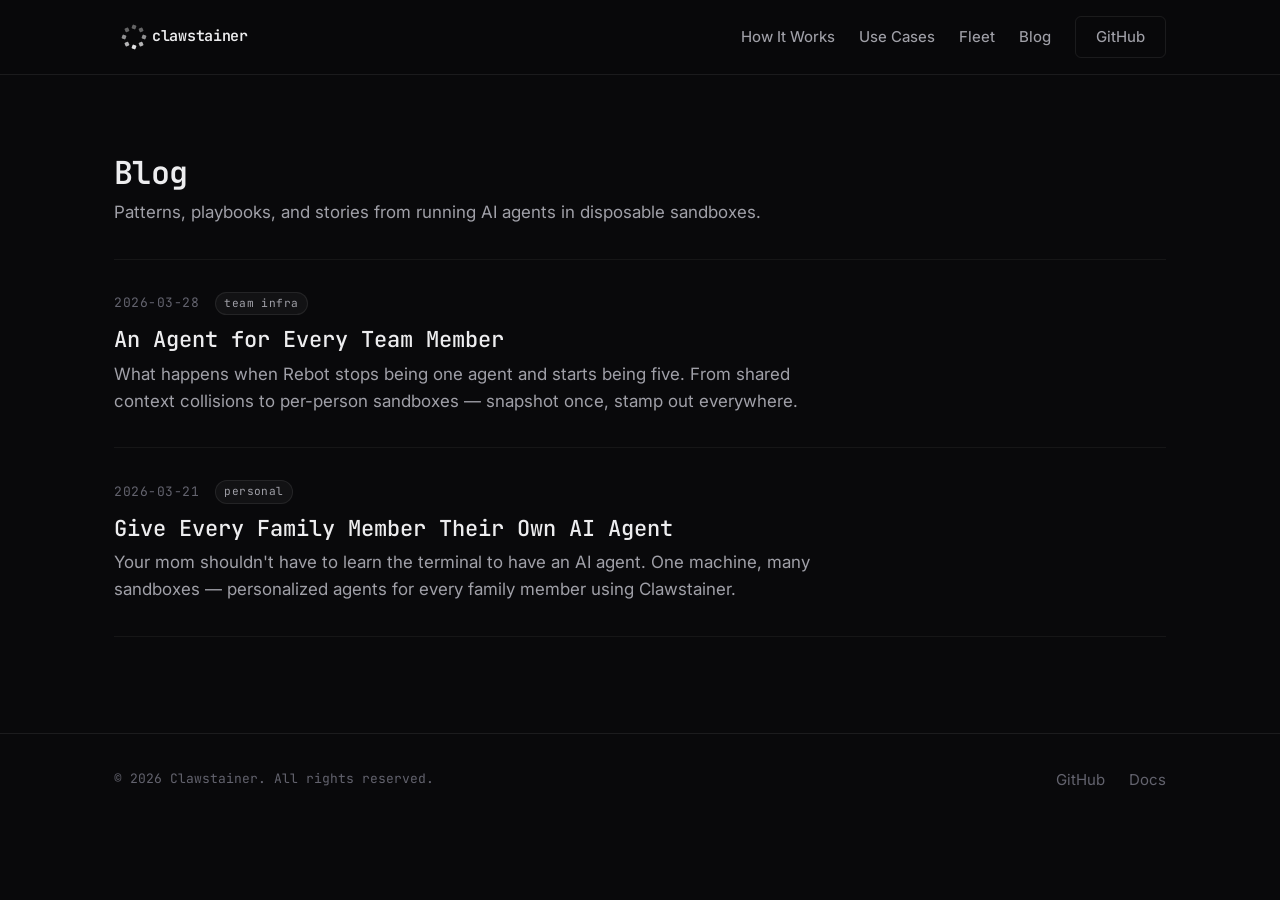
==== blog/index.html @ ae2e0980 "Initial commit: Clawstainer website Static site with landing page and blog posts for GitHub Pages de" ====
<!DOCTYPE html>
<html lang="en">
<head>
  <meta charset="UTF-8">
  <meta name="viewport" content="width=device-width, initial-scale=1.0">
  <title>Blog — Clawstainer</title>
  <meta name="description" content="Posts on running AI agents in disposable sandboxes, team infrastructure, and agent deployment patterns.">

  <!-- Fonts -->
  <link rel="preconnect" href="https://fonts.googleapis.com">
  <link rel="preconnect" href="https://fonts.gstatic.com" crossorigin>
  <link href="https://fonts.googleapis.com/css2?family=Inter:wght@400;500;600&family=JetBrains+Mono:wght@400;500;600;700&display=swap" rel="stylesheet">

  <link rel="stylesheet" href="../base.css">
  <link rel="stylesheet" href="../style.css">
</head>
<body>

  <!-- ==================== HEADER ==================== -->
  <header class="site-header">
    <div class="container">
      <a href="../index.html" class="logo-group" aria-label="Clawstainer home">
        <svg width="180" height="40" viewBox="0 0 360 80" aria-hidden="true">
          <rect x="56.00" y="36.00" width="8.00" height="8.00" rx="1.5" fill="currentColor" opacity="0.60" transform="rotate(22.0 60.00 40.00)"/>
          <rect x="50.14" y="50.14" width="8.00" height="8.00" rx="1.5" fill="currentColor" opacity="0.75" transform="rotate(67.0 54.14 54.14)"/>
          <rect x="36.00" y="56.00" width="8.00" height="8.00" rx="1.5" fill="currentColor" opacity="0.95" transform="rotate(112.0 40.00 60.00)"/>
          <rect x="21.86" y="50.14" width="8.00" height="8.00" rx="1.5" fill="currentColor" opacity="0.75" transform="rotate(157.0 25.86 54.14)"/>
          <rect x="16.00" y="36.00" width="8.00" height="8.00" rx="1.5" fill="currentColor" opacity="0.60" transform="rotate(202.0 20.00 40.00)"/>
          <rect x="21.86" y="21.86" width="8.00" height="8.00" rx="1.5" fill="currentColor" opacity="0.40" transform="rotate(247.0 25.86 25.86)"/>
          <rect x="36.00" y="16.00" width="8.00" height="8.00" rx="1.5" fill="currentColor" opacity="0.40" transform="rotate(292.0 40.00 20.00)"/>
          <rect x="50.14" y="21.86" width="8.00" height="8.00" rx="1.5" fill="currentColor" opacity="0.40" transform="rotate(337.0 54.14 25.86)"/>
          <text x="76" y="47" font-family="'JetBrains Mono', monospace" font-size="30" font-weight="600" fill="currentColor" letter-spacing="-0.02em">clawstainer</text>
        </svg>
      </a>
      <nav>
        <ul class="nav-links" role="list">
          <li><a href="../index.html#how">How It Works</a></li>
          <li><a href="../index.html#use-cases">Use Cases</a></li>
          <li><a href="../index.html#fleet">Fleet</a></li>
          <li><a href="./index.html">Blog</a></li>
          <li><a href="https://github.com/friscobrisco/clawstainer" target="_blank" rel="noopener noreferrer" class="btn-ghost">GitHub</a></li>
        </ul>
      </nav>
    </div>
  </header>

  <main>
    <div class="container">
      <div class="blog-header">
        <h1>Blog</h1>
        <p>Patterns, playbooks, and stories from running AI agents in disposable sandboxes.</p>
      </div>

      <div class="blog-list">
        <a href="./agent-for-every-team-member.html" class="blog-entry">
          <div class="blog-entry-meta">
            <span class="blog-entry-date">2026-03-28</span>
            <span class="blog-entry-tag">team infra</span>
          </div>
          <h2>An Agent for Every Team Member</h2>
          <p>What happens when Rebot stops being one agent and starts being five. From shared context collisions to per-person sandboxes — snapshot once, stamp out everywhere.</p>
        </a>

        <a href="./ai-agents-for-your-family.html" class="blog-entry">
          <div class="blog-entry-meta">
            <span class="blog-entry-date">2026-03-21</span>
            <span class="blog-entry-tag">personal</span>
          </div>
          <h2>Give Every Family Member Their Own AI Agent</h2>
          <p>Your mom shouldn't have to learn the terminal to have an AI agent. One machine, many sandboxes — personalized agents for every family member using Clawstainer.</p>
        </a>
      </div>
    </div>
  </main>

  <!-- ==================== FOOTER ==================== -->
  <footer class="site-footer">
    <div class="container">
      <span class="footer-text">© 2026 Clawstainer. All rights reserved.</span>
      <ul class="footer-links" role="list">
        <li><a href="https://github.com/friscobrisco/clawstainer" target="_blank" rel="noopener noreferrer">GitHub</a></li>
        <li><a href="https://github.com/friscobrisco/clawstainer/blob/main/docs.md" target="_blank" rel="noopener noreferrer">Docs</a></li>
      </ul>
    </div>
  </footer>

<script data-pplx-inline-edit>
(function(){
  if(window===window.top)return;
  function inlineAll(orig,clone){
    if(orig.nodeType!==1)return;
    try{
      var cs=getComputedStyle(orig);
      var t='';
      for(var i=0;i<cs.length;i++){t+=cs[i]+':'+cs.getPropertyValue(cs[i])+';';}
      clone.style.cssText=t;
    }catch(e){}
    var oc=orig.children,cc=clone.children;
    for(var j=0;j<oc.length&&j<cc.length;j++){inlineAll(oc[j],cc[j]);}
  }
  function stripExternal(clone){
    var imgs=clone.querySelectorAll('img');
    for(var i=0;i<imgs.length;i++){
      var s=imgs[i].getAttribute('src');
      if(s&&!s.startsWith('data:'))imgs[i].removeAttribute('src');
    }
    var all=clone.querySelectorAll('*');
    for(var i=0;i<all.length;i++){
      var st=all[i].style.cssText;
      if(st&&st.indexOf('url(')>=0){
        all[i].style.cssText=st.replace(/url\(["']?(?!data:)[^)"']*["']?\)/gi,'none');
      }
    }
  }
  window.addEventListener('message',function(e){
    if(!e.data||e.data.type!=='INLINE_EDIT_CAPTURE_REQUEST')return;
    var scrollX=window.scrollX||window.pageXOffset||0;
    var scrollY=window.scrollY||window.pageYOffset||0;
    var w=window.innerWidth,h=window.innerHeight;
    try{
      var clone=document.documentElement.cloneNode(true);
      var rm=clone.querySelectorAll('script,link[rel="stylesheet"],style');
      for(var i=0;i<rm.length;i++){rm[i].remove();}
      inlineAll(document.documentElement,clone);
      stripExternal(clone);
      var html=new XMLSerializer().serializeToString(clone);
      var svg='<svg xmlns="http://www.w3.org/2000/svg" width="'+w+'" height="'+h+'">'
        +'<foreignObject width="100%" height="100%">'
        +'<div xmlns="http://www.w3.org/1999/xhtml" style="width:'+w+'px;height:'+h+'px;overflow:hidden">'
        +'<div style="transform:translate(-'+scrollX+'px,-'+scrollY+'px);transform-origin:top left">'
        +html+'</div></div></foreignObject></svg>';
      var svgUrl='data:image/svg+xml;charset=utf-8,'+encodeURIComponent(svg);
      var img=new Image();
      img.onload=function(){
        var c=document.createElement('canvas');c.width=w;c.height=h;
        c.getContext('2d').drawImage(img,0,0);
        window.parent.postMessage({type:'INLINE_EDIT_SCREENSHOT_RESULT',dataUrl:c.toDataURL('image/png'),scrollX:scrollX,scrollY:scrollY},'*');
      };
      img.onerror=function(){
        window.parent.postMessage({type:'INLINE_EDIT_SCREENSHOT_RESULT',dataUrl:null,scrollX:scrollX,scrollY:scrollY},'*');
      };
      img.src=svgUrl;
    }catch(err){
      window.parent.postMessage({type:'INLINE_EDIT_SCREENSHOT_RESULT',dataUrl:null,scrollX:scrollX,scrollY:scrollY},'*');
    }
  });
})();
</script></body>
</html>
---- base.css ----
/* base.css */
*, *::before, *::after { box-sizing: border-box; margin: 0; padding: 0; }

html {
  -moz-text-size-adjust: none;
  -webkit-text-size-adjust: none;
  text-size-adjust: none;
  -webkit-font-smoothing: antialiased;
  -moz-osx-font-smoothing: grayscale;
  text-rendering: optimizeLegibility;
  scroll-behavior: smooth;
  hanging-punctuation: first last;
  scroll-padding-top: var(--space-16);
}

body {
  min-height: 100dvh;
  line-height: 1.6;
  font-family: var(--font-body, sans-serif);
  font-size: var(--text-base);
  color: var(--color-text);
  background-color: var(--color-bg);
}

img, picture, video, canvas, svg { display: block; max-width: 100%; height: auto; }
ul[role="list"], ol[role="list"] { list-style: none; }
input, button, textarea, select { font: inherit; color: inherit; }

h1, h2, h3, h4, h5, h6 { text-wrap: balance; line-height: 1.15; }
p, li, figcaption { text-wrap: pretty; max-width: 72ch; }

::selection {
  background: oklch(from var(--color-primary) l c h / 0.25);
  color: var(--color-text);
}

:focus-visible {
  outline: 2px solid var(--color-primary);
  outline-offset: 3px;
  border-radius: var(--radius-sm);
}

@media (prefers-reduced-motion: reduce) {
  *, *::before, *::after {
    animation-duration: 0.01ms !important;
    animation-iteration-count: 1 !important;
    transition-duration: 0.01ms !important;
    scroll-behavior: auto !important;
  }
}

button { cursor: pointer; background: none; border: none; }
table { border-collapse: collapse; width: 100%; }

a, button, [role="button"], [role="link"], input, textarea, select {
  transition: color var(--transition-fast, 150ms ease),
              background var(--transition-fast, 150ms ease),
              border-color var(--transition-fast, 150ms ease),
              box-shadow var(--transition-fast, 150ms ease);
}

.sr-only {
  position: absolute; width: 1px; height: 1px; padding: 0; margin: -1px;
  overflow: hidden; clip: rect(0, 0, 0, 0); white-space: nowrap; border-width: 0;
}
---- style.css ----
/* ============================================================
   CLAWSTAINER — Minimal Dark
   Clean dark background, monospace headings, neutral palette
   with a single accent. Vercel/Linear-inspired.
   ============================================================ */

/* --- Type Scale --- */
:root {
  --text-xs:   clamp(0.75rem,  0.7rem  + 0.25vw, 0.8125rem);
  --text-sm:   clamp(0.8125rem, 0.78rem + 0.2vw, 0.9375rem);
  --text-base: clamp(0.9375rem, 0.9rem  + 0.2vw, 1.0625rem);
  --text-lg:   clamp(1.125rem, 1rem    + 0.65vw, 1.375rem);
  --text-xl:   clamp(1.375rem, 1.1rem  + 1.1vw,  2rem);
  --text-2xl:  clamp(1.75rem,  1.1rem  + 2.2vw,  3rem);
}

/* --- Spacing (4px base) --- */
:root {
  --space-1:  0.25rem;
  --space-2:  0.5rem;
  --space-3:  0.75rem;
  --space-4:  1rem;
  --space-5:  1.25rem;
  --space-6:  1.5rem;
  --space-8:  2rem;
  --space-10: 2.5rem;
  --space-12: 3rem;
  --space-16: 4rem;
  --space-20: 5rem;
  --space-24: 6rem;
  --space-32: 8rem;
}

/* --- Color Palette: Minimal Dark --- */
:root {
  --color-bg:              #09090b;
  --color-surface:         #111113;
  --color-surface-2:       #18181b;
  --color-border:          rgba(255, 255, 255, 0.08);
  --color-divider:         rgba(255, 255, 255, 0.05);

  --color-text:            #ededef;
  --color-text-secondary:  #a0a0a8;
  --color-text-muted:      #63636e;

  --color-primary:         #56afbe;
  --color-primary-muted:   rgba(86, 175, 190, 0.15);

  /* syntax highlighting only */
  --color-syntax-flag:     #c4845c;
  --color-syntax-string:   #5dba72;
  --color-syntax-comment:  #505060;

  --radius-sm: 6px;
  --radius-md: 8px;
  --radius-lg: 12px;

  --transition-fast: 150ms ease;

  --content-narrow: 640px;
  --content-default: 960px;
  --content-wide: 1100px;

  --font-display: 'JetBrains Mono', 'Fira Code', monospace;
  --font-body: 'Inter', -apple-system, system-ui, sans-serif;
  --font-mono: 'JetBrains Mono', 'Fira Code', monospace;
}

/* --- No background grid — solid color --- */
body {
  background: var(--color-bg);
}

/* ============================================================
   UTILITY
   ============================================================ */
.container {
  max-width: var(--content-wide);
  margin-inline: auto;
  padding-inline: var(--space-6);
}

.annotation {
  font-family: var(--font-mono);
  font-size: var(--text-xs);
  color: var(--color-text-muted);
  letter-spacing: 0.08em;
  text-transform: uppercase;
}

.section-number {
  font-family: var(--font-mono);
  font-size: var(--text-xs);
  color: var(--color-text-muted);
  letter-spacing: 0.12em;
}

/* ============================================================
   HEADER / NAV
   ============================================================ */
.site-header {
  position: sticky;
  top: 0;
  z-index: 50;
  padding: var(--space-4) 0;
  background: rgba(9, 9, 11, 0.8);
  backdrop-filter: blur(16px);
  -webkit-backdrop-filter: blur(16px);
  border-bottom: 1px solid var(--color-border);
}

.site-header .container {
  display: flex;
  align-items: center;
  justify-content: space-between;
}

.logo-group {
  display: flex;
  align-items: center;
  gap: var(--space-3);
  text-decoration: none;
  color: var(--color-text);
}

.nav-links {
  display: flex;
  align-items: center;
  gap: var(--space-6);
  list-style: none;
}

.nav-links a {
  font-family: var(--font-body);
  font-size: var(--text-sm);
  font-weight: 450;
  color: var(--color-text-secondary);
  text-decoration: none;
  transition: color var(--transition-fast);
}

.nav-links a:hover {
  color: var(--color-text);
}

/* ============================================================
   BUTTONS
   ============================================================ */
.btn-primary {
  display: inline-flex;
  align-items: center;
  gap: var(--space-2);
  padding: var(--space-2) var(--space-5);
  font-family: var(--font-mono);
  font-size: var(--text-sm);
  font-weight: 500;
  color: var(--color-bg);
  background: var(--color-text);
  border-radius: var(--radius-sm);
  text-decoration: none;
  transition: opacity var(--transition-fast),
              transform var(--transition-fast);
}

.btn-primary:hover {
  opacity: 0.85;
  transform: translateY(-1px);
}

.btn-primary:active {
  transform: translateY(0);
}

.btn-ghost {
  display: inline-flex;
  align-items: center;
  gap: var(--space-2);
  padding: var(--space-2) var(--space-5);
  font-family: var(--font-mono);
  font-size: var(--text-sm);
  font-weight: 500;
  color: var(--color-text-secondary);
  background: transparent;
  border: 1px solid var(--color-border);
  border-radius: var(--radius-sm);
  text-decoration: none;
  transition: border-color var(--transition-fast),
              color var(--transition-fast),
              transform var(--transition-fast);
}

.btn-ghost:hover {
  border-color: rgba(255, 255, 255, 0.2);
  color: var(--color-text);
  transform: translateY(-1px);
}

.btn-ghost:active {
  transform: translateY(0);
}

/* ============================================================
   HERO
   ============================================================ */
.hero {
  padding: clamp(var(--space-16), 12vw, var(--space-32)) 0 clamp(var(--space-12), 8vw, var(--space-24));
  text-align: left;
}

.hero-kicker {
  font-family: var(--font-mono);
  font-size: var(--text-base);
  font-weight: 500;
  color: var(--color-primary);
  letter-spacing: 0.02em;
  margin-bottom: var(--space-4);
}

.hero h1 {
  font-family: var(--font-display);
  font-size: var(--text-2xl);
  font-weight: 600;
  color: var(--color-text);
  line-height: 1.15;
  max-width: 20ch;
  margin-bottom: var(--space-5);
  letter-spacing: -0.02em;
}

.hero h1 .highlight {
  color: var(--color-primary);
}

.hero-sub {
  font-family: var(--font-body);
  font-size: var(--text-lg);
  font-weight: 400;
  color: var(--color-text-secondary);
  max-width: 52ch;
  line-height: 1.55;
  margin-bottom: var(--space-6);
}

.hero-install {
  margin-bottom: var(--space-6);
}

.install-cmd {
  display: inline-flex;
  align-items: center;
  gap: var(--space-3);
  font-family: var(--font-mono);
  font-size: var(--text-base);
  font-weight: 400;
  color: var(--color-text);
  background: var(--color-surface);
  border: 1px solid var(--color-border);
  border-radius: var(--radius-md);
  padding: var(--space-3) var(--space-5);
}

.install-prompt {
  color: var(--color-text-muted);
  user-select: none;
}

.hero-actions {
  display: flex;
  gap: var(--space-3);
  align-items: center;
  flex-wrap: wrap;
}

/* ============================================================
   SECTIONS
   ============================================================ */
.section {
  padding: clamp(var(--space-12), 7vw, var(--space-20)) 0;
  position: relative;
}

.section-label {
  display: flex;
  align-items: center;
  gap: var(--space-3);
  margin-bottom: var(--space-8);
}

.section-label::after {
  content: '';
  flex: 1;
  height: 1px;
  background: var(--color-divider);
}

.section-heading {
  font-family: var(--font-display);
  font-size: var(--text-xl);
  font-weight: 600;
  color: var(--color-text);
  margin-bottom: var(--space-4);
  letter-spacing: -0.02em;
}

.section-desc {
  font-size: var(--text-base);
  color: var(--color-text-secondary);
  max-width: 56ch;
  margin-bottom: var(--space-10);
}

/* ============================================================
   HOW IT WORKS — Two-column with animated terminal
   ============================================================ */
.how-layout {
  display: grid;
  grid-template-columns: 1fr;
  gap: var(--space-8);
}

@media (min-width: 768px) {
  .how-layout {
    grid-template-columns: 1fr 1.3fr;
    gap: var(--space-10);
    align-items: start;
  }
}

.how-steps {
  display: flex;
  flex-direction: column;
  gap: var(--space-2);
}

.how-step {
  padding: var(--space-4) var(--space-5);
  border-radius: var(--radius-md);
  border-left: 2px solid transparent;
  transition: border-color 0.3s ease, background 0.3s ease, opacity 0.3s ease;
  opacity: 0.45;
}

.how-step--active {
  border-left-color: var(--color-primary);
  background: rgba(255, 255, 255, 0.02);
  opacity: 1;
}

.how-step h3 {
  font-family: var(--font-display);
  font-size: var(--text-base);
  font-weight: 500;
  color: var(--color-text);
  margin-bottom: var(--space-2);
}

.how-step p {
  font-size: var(--text-sm);
  color: var(--color-text-secondary);
  line-height: 1.6;
}

.how-terminal-wrap {
  position: sticky;
  top: calc(60px + var(--space-6));
}

/* Animated terminal lines */
.term-line {
  transition: opacity 0.25s ease;
  min-height: 1.7em;
}

.term-blank {
  height: 0.85em;
}

.term-typed {
  color: var(--color-text-secondary);
}

/* ============================================================
   TERMINAL / CODE BLOCKS
   ============================================================ */
.terminal {
  background: var(--color-surface);
  border: 1px solid var(--color-border);
  border-radius: var(--radius-md);
  overflow: hidden;
  font-family: var(--font-mono);
  font-size: var(--text-sm);
  line-height: 1.7;
}

.terminal-header {
  display: flex;
  align-items: center;
  gap: 6px;
  padding: var(--space-3) var(--space-4);
  background: rgba(255, 255, 255, 0.02);
  border-bottom: 1px solid var(--color-border);
}

.terminal-dot {
  width: 10px;
  height: 10px;
  border-radius: 50%;
  background: var(--color-text-muted);
  opacity: 0.3;
}

.terminal-dot:nth-child(1) { background: #f87171; opacity: 0.6; }
.terminal-dot:nth-child(2) { background: #fbbf24; opacity: 0.6; }
.terminal-dot:nth-child(3) { background: #4ade80; opacity: 0.6; }

.terminal-title {
  font-size: var(--text-xs);
  color: var(--color-text-muted);
  margin-left: var(--space-2);
}

.terminal-body {
  padding: var(--space-4) var(--space-5);
  overflow-x: auto;
}

.terminal-body code {
  color: var(--color-text-secondary);
  white-space: pre;
}

.terminal-body .prompt {
  color: var(--color-text-muted);
  user-select: none;
}

.terminal-body .comment {
  color: var(--color-syntax-comment);
}

.terminal-body .flag {
  color: var(--color-syntax-flag);
}

.terminal-body .string {
  color: var(--color-syntax-string);
}

/* ============================================================
   USE CASE BLOCKS — Full-width alternating sections
   ============================================================ */
.uc-block {
  padding: clamp(var(--space-10), 6vw, var(--space-16)) 0;
  border-top: 1px solid var(--color-divider);
}

.uc-block--alt {
  background: var(--color-surface);
}

.uc-header {
  display: flex;
  align-items: center;
  gap: var(--space-4);
  margin-bottom: var(--space-6);
}

.uc-number {
  font-family: var(--font-mono);
  font-size: var(--text-xl);
  font-weight: 600;
  color: var(--color-text-muted);
  opacity: 0.2;
  line-height: 1;
}

.use-case {
  display: grid;
  grid-template-columns: 1fr;
  gap: var(--space-8);
  align-items: start;
}

@media (min-width: 768px) {
  .use-case {
    grid-template-columns: 1fr 1fr;
    gap: var(--space-10);
    align-items: center;
  }

  .use-case--reverse .use-case-text {
    order: 2;
  }

  .use-case--reverse .use-case-terminal {
    order: 1;
  }
}

.use-case-tag {
  display: inline-block;
  padding: 3px var(--space-3);
  font-family: var(--font-mono);
  font-size: var(--text-xs);
  color: var(--color-text-secondary);
  background: rgba(255, 255, 255, 0.04);
  border: 1px solid var(--color-border);
  border-radius: 100px;
  letter-spacing: 0.04em;
}

.use-case-text h3 {
  font-family: var(--font-display);
  font-size: var(--text-lg);
  font-weight: 500;
  color: var(--color-text);
  margin-bottom: var(--space-3);
}

.use-case-text p {
  font-size: var(--text-base);
  color: var(--color-text-secondary);
  line-height: 1.6;
  margin-bottom: var(--space-3);
}

.use-case-detail {
  font-size: var(--text-sm) !important;
  color: var(--color-text-muted) !important;
}

/* ============================================================
   FLEET
   ============================================================ */
.fleet-section {
  background: var(--color-surface);
  border-top: 1px solid var(--color-border);
  border-bottom: 1px solid var(--color-border);
}

.fleet-layout {
  display: grid;
  grid-template-columns: 1fr;
  gap: var(--space-10);
}

@media (min-width: 768px) {
  .fleet-layout {
    grid-template-columns: 1fr 1.2fr;
    align-items: start;
  }
}

.fleet-terminals {
  display: flex;
  flex-direction: column;
  gap: var(--space-4);
}

/* ============================================================
   CTA
   ============================================================ */
.cta-section {
  text-align: center;
  padding: clamp(var(--space-16), 10vw, var(--space-32)) 0;
}

.cta-section h2 {
  font-family: var(--font-display);
  font-size: var(--text-xl);
  font-weight: 600;
  color: var(--color-text);
  margin-bottom: var(--space-3);
  letter-spacing: -0.02em;
}

.cta-section p {
  color: var(--color-text-secondary);
  max-width: 40ch;
  margin: 0 auto var(--space-8);
}

.cta-actions {
  display: flex;
  gap: var(--space-3);
  justify-content: center;
  flex-wrap: wrap;
}

/* ============================================================
   FOOTER
   ============================================================ */
.site-footer {
  padding: var(--space-8) 0;
  border-top: 1px solid var(--color-border);
}

.site-footer .container {
  display: flex;
  align-items: center;
  justify-content: space-between;
  flex-wrap: wrap;
  gap: var(--space-4);
}

.footer-text {
  font-family: var(--font-mono);
  font-size: var(--text-xs);
  color: var(--color-text-muted);
}

.footer-links {
  display: flex;
  gap: var(--space-6);
  list-style: none;
}

.footer-links a {
  font-family: var(--font-body);
  font-size: var(--text-sm);
  color: var(--color-text-muted);
  text-decoration: none;
  transition: color var(--transition-fast);
}

.footer-links a:hover {
  color: var(--color-text);
}

/* ============================================================
   SCROLL REVEALS
   ============================================================ */
.fade-in {
  opacity: 1;
}

@supports (animation-timeline: scroll()) {
  .fade-in {
    opacity: 0;
    animation: reveal-fade linear both;
    animation-timeline: view();
    animation-range: entry 0% entry 80%;
  }
}

@keyframes reveal-fade {
  to { opacity: 1; }
}

/* ============================================================
   BLOG INDEX
   ============================================================ */
.blog-header {
  padding: clamp(var(--space-12), 8vw, var(--space-20)) 0 var(--space-8);
}

.blog-header h1 {
  font-family: var(--font-display);
  font-size: var(--text-xl);
  font-weight: 600;
  color: var(--color-text);
  margin-bottom: var(--space-2);
  letter-spacing: -0.02em;
}

.blog-header p {
  color: var(--color-text-secondary);
  font-size: var(--text-base);
}

.blog-list {
  padding-bottom: clamp(var(--space-16), 8vw, var(--space-24));
}

.blog-entry {
  display: block;
  text-decoration: none;
  padding: var(--space-8) 0;
  border-bottom: 1px solid var(--color-divider);
  transition: background var(--transition-fast);
}

.blog-entry:first-child {
  border-top: 1px solid var(--color-divider);
}

.blog-entry:hover {
  background: rgba(255, 255, 255, 0.01);
}

.blog-entry-meta {
  display: flex;
  align-items: center;
  gap: var(--space-4);
  margin-bottom: var(--space-3);
}

.blog-entry-date {
  font-family: var(--font-mono);
  font-size: var(--text-xs);
  color: var(--color-text-muted);
  letter-spacing: 0.04em;
}

.blog-entry-tag {
  display: inline-block;
  padding: 2px var(--space-2);
  font-family: var(--font-mono);
  font-size: 0.7rem;
  color: var(--color-text-secondary);
  background: rgba(255, 255, 255, 0.04);
  border: 1px solid var(--color-border);
  border-radius: 100px;
  letter-spacing: 0.04em;
}

.blog-entry h2 {
  font-family: var(--font-display);
  font-size: var(--text-lg);
  font-weight: 500;
  color: var(--color-text);
  margin-bottom: var(--space-2);
  transition: color var(--transition-fast);
}

.blog-entry:hover h2 {
  color: var(--color-text-secondary);
}

.blog-entry p {
  color: var(--color-text-secondary);
  font-size: var(--text-base);
  line-height: 1.6;
  max-width: 64ch;
}

/* ============================================================
   BLOG POST — Article layout
   ============================================================ */
.post-header {
  padding: clamp(var(--space-12), 8vw, var(--space-20)) 0 var(--space-8);
  max-width: var(--content-default);
  margin-inline: auto;
  padding-inline: var(--space-6);
}

.post-back {
  display: inline-flex;
  align-items: center;
  gap: var(--space-2);
  font-family: var(--font-mono);
  font-size: var(--text-xs);
  color: var(--color-text-muted);
  text-decoration: none;
  margin-bottom: var(--space-8);
  letter-spacing: 0.04em;
  transition: color var(--transition-fast);
}

.post-back:hover {
  color: var(--color-text);
}

.post-meta {
  display: flex;
  align-items: center;
  gap: var(--space-4);
  margin-bottom: var(--space-6);
}

.post-header h1 {
  font-family: var(--font-display);
  font-size: var(--text-xl);
  font-weight: 600;
  color: var(--color-text);
  line-height: 1.15;
  max-width: 24ch;
  letter-spacing: -0.02em;
}

/* --- Article body --- */
.post-body {
  max-width: var(--content-default);
  margin-inline: auto;
  padding: 0 var(--space-6) clamp(var(--space-16), 8vw, var(--space-24));
}

.post-body h2 {
  font-family: var(--font-display);
  font-size: var(--text-lg);
  font-weight: 500;
  color: var(--color-text);
  margin-top: var(--space-12);
  margin-bottom: var(--space-4);
  padding-top: var(--space-8);
  border-top: 1px solid var(--color-divider);
}

.post-body h2:first-child {
  margin-top: 0;
  padding-top: 0;
  border-top: none;
}

.post-body h3 {
  font-family: var(--font-display);
  font-size: var(--text-base);
  font-weight: 500;
  color: var(--color-text);
  margin-top: var(--space-8);
  margin-bottom: var(--space-3);
}

.post-body p {
  font-size: var(--text-base);
  color: var(--color-text-secondary);
  line-height: 1.7;
  margin-bottom: var(--space-5);
  max-width: 72ch;
}

.post-body a {
  color: var(--color-primary);
  text-decoration-color: rgba(86, 175, 190, 0.3);
  text-underline-offset: 3px;
  transition: text-decoration-color var(--transition-fast);
}

.post-body a:hover {
  text-decoration-color: var(--color-primary);
}

.post-body strong {
  color: var(--color-text);
  font-weight: 600;
}

.post-body em {
  color: var(--color-text-secondary);
  font-style: italic;
}

.post-body ul, .post-body ol {
  color: var(--color-text-secondary);
  font-size: var(--text-base);
  line-height: 1.7;
  padding-left: var(--space-6);
  margin-bottom: var(--space-5);
}

.post-body li {
  margin-bottom: var(--space-2);
}

.post-body li::marker {
  color: var(--color-text-muted);
}

.post-body hr {
  border: none;
  height: 1px;
  background: var(--color-divider);
  margin: var(--space-10) 0;
}

/* --- Code blocks in articles --- */
.post-body pre {
  background: var(--color-surface);
  border: 1px solid var(--color-border);
  border-radius: var(--radius-md);
  padding: var(--space-5);
  margin-bottom: var(--space-5);
  overflow-x: auto;
  -webkit-overflow-scrolling: touch;
}

.post-body pre code {
  font-family: var(--font-mono);
  font-size: var(--text-sm);
  color: var(--color-text-secondary);
  line-height: 1.7;
  white-space: pre;
}

.post-body p code,
.post-body li code {
  font-family: var(--font-mono);
  font-size: 0.9em;
  color: var(--color-text);
  background: rgba(255, 255, 255, 0.06);
  padding: 2px var(--space-2);
  border-radius: var(--radius-sm);
}

/* --- ASCII diagram block --- */
.post-body .diagram {
  background: var(--color-surface);
  border: 1px solid var(--color-border);
  border-radius: var(--radius-md);
  padding: var(--space-5);
  margin-bottom: var(--space-5);
  overflow-x: auto;
  font-family: var(--font-mono);
  font-size: var(--text-sm);
  color: var(--color-text-secondary);
  line-height: 1.5;
  white-space: pre;
}

/* --- Tables in articles --- */
.post-body .table-wrap {
  overflow-x: auto;
  margin-bottom: var(--space-5);
  -webkit-overflow-scrolling: touch;
}

.post-body table {
  width: 100%;
  border-collapse: collapse;
  font-size: var(--text-sm);
}

.post-body th {
  font-family: var(--font-mono);
  font-size: var(--text-xs);
  font-weight: 600;
  color: var(--color-text);
  text-align: left;
  padding: var(--space-3) var(--space-4);
  border-bottom: 1px solid var(--color-border);
  letter-spacing: 0.02em;
  white-space: nowrap;
}

.post-body td {
  color: var(--color-text-secondary);
  padding: var(--space-3) var(--space-4);
  border-bottom: 1px solid var(--color-divider);
  vertical-align: top;
}

.post-body tr:last-child td {
  border-bottom: none;
}

/* --- Post footer links --- */
.post-footer-links {
  font-family: var(--font-mono);
  font-size: var(--text-sm);
  color: var(--color-text-muted);
  padding-top: var(--space-8);
  border-top: 1px solid var(--color-border);
  margin-top: var(--space-10);
}

.post-footer-links a {
  color: var(--color-text-secondary);
  text-decoration: none;
  transition: color var(--transition-fast);
}

.post-footer-links a:hover {
  color: var(--color-text);
}

/* ============================================================
   MOBILE
   ============================================================ */
@media (max-width: 767px) {
  .nav-links {
    display: none;
  }

  .hero h1 {
    font-size: var(--text-xl);
  }

  .hero-sub {
    font-size: var(--text-base);
  }

  .how-step {
    padding: var(--space-3) var(--space-4);
  }

  .post-header h1 {
    font-size: var(--text-lg);
    max-width: none;
  }

  .post-body h2 {
    font-size: var(--text-base);
  }

  .post-body pre {
    font-size: var(--text-xs);
    padding: var(--space-4);
  }

  .post-body .diagram {
    font-size: 0.7rem;
    padding: var(--space-3);
  }

  .blog-entry h2 {
    font-size: var(--text-base);
  }
}
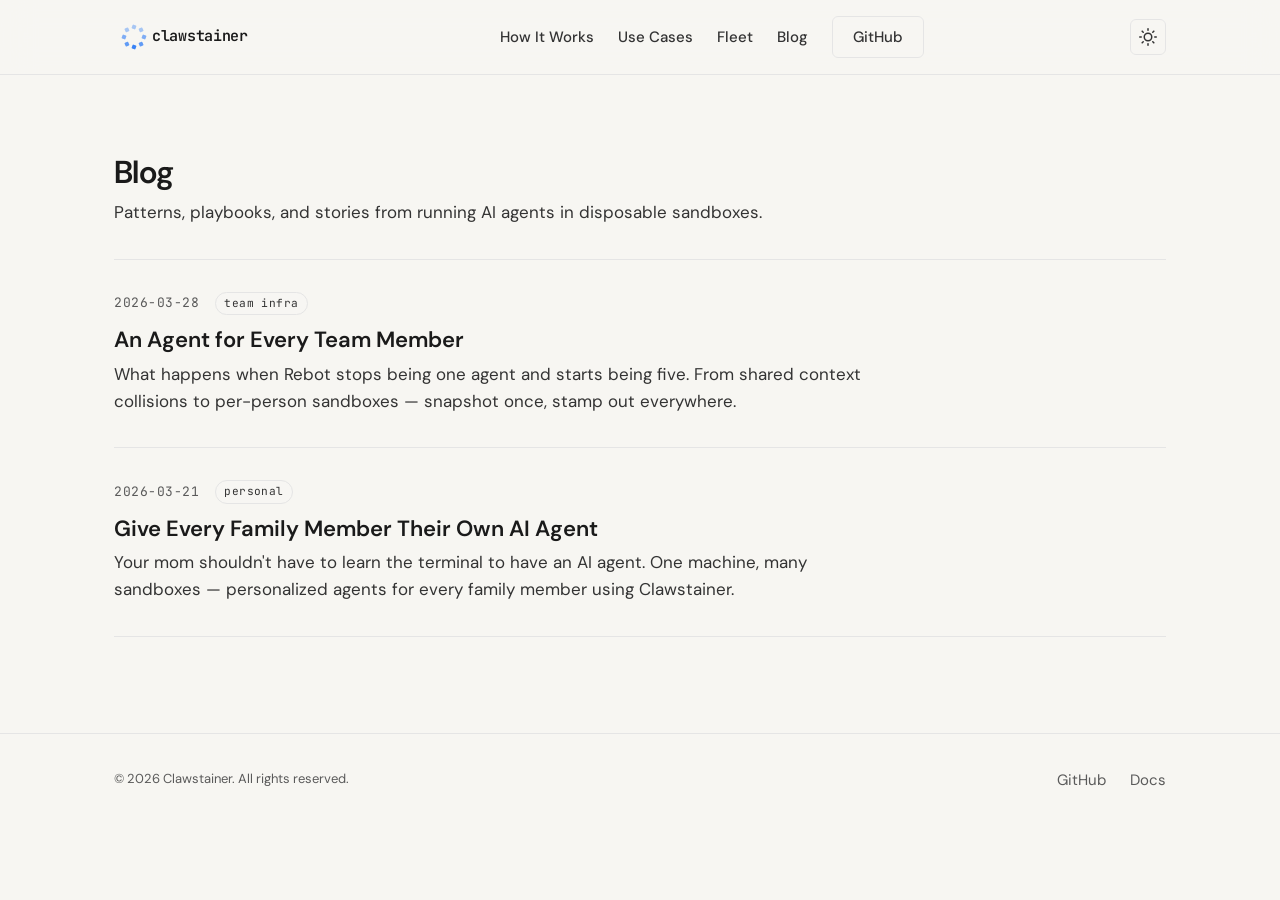
==== commit a3d2b8e9: "Add light/dark theme toggle, unify fonts to DM Sans, add favicon" ====
--- a/blog/index.html
+++ b/blog/index.html
@@ -6,10 +6,18 @@
   <title>Blog — Clawstainer</title>
   <meta name="description" content="Posts on running AI agents in disposable sandboxes, team infrastructure, and agent deployment patterns.">
 
+  <link rel="icon" type="image/svg+xml" href="../favicon.svg">
+
   <!-- Fonts -->
   <link rel="preconnect" href="https://fonts.googleapis.com">
   <link rel="preconnect" href="https://fonts.gstatic.com" crossorigin>
-  <link href="https://fonts.googleapis.com/css2?family=Inter:wght@400;500;600&family=JetBrains+Mono:wght@400;500;600;700&display=swap" rel="stylesheet">
+  <link href="https://fonts.googleapis.com/css2?family=DM+Sans:wght@400;500;600;700&family=Inter:wght@400;500;600&family=JetBrains+Mono:wght@400;500;600;700&display=swap" rel="stylesheet">
+  <script>
+    (function() {
+      var t = localStorage.getItem('theme');
+      if (t) document.documentElement.setAttribute('data-theme', t);
+    })();
+  </script>
 
   <link rel="stylesheet" href="../base.css">
   <link rel="stylesheet" href="../style.css">
@@ -21,14 +29,16 @@
     <div class="container">
       <a href="../index.html" class="logo-group" aria-label="Clawstainer home">
         <svg width="180" height="40" viewBox="0 0 360 80" aria-hidden="true">
-          <rect x="56.00" y="36.00" width="8.00" height="8.00" rx="1.5" fill="currentColor" opacity="0.60" transform="rotate(22.0 60.00 40.00)"/>
-          <rect x="50.14" y="50.14" width="8.00" height="8.00" rx="1.5" fill="currentColor" opacity="0.75" transform="rotate(67.0 54.14 54.14)"/>
-          <rect x="36.00" y="56.00" width="8.00" height="8.00" rx="1.5" fill="currentColor" opacity="0.95" transform="rotate(112.0 40.00 60.00)"/>
-          <rect x="21.86" y="50.14" width="8.00" height="8.00" rx="1.5" fill="currentColor" opacity="0.75" transform="rotate(157.0 25.86 54.14)"/>
-          <rect x="16.00" y="36.00" width="8.00" height="8.00" rx="1.5" fill="currentColor" opacity="0.60" transform="rotate(202.0 20.00 40.00)"/>
-          <rect x="21.86" y="21.86" width="8.00" height="8.00" rx="1.5" fill="currentColor" opacity="0.40" transform="rotate(247.0 25.86 25.86)"/>
-          <rect x="36.00" y="16.00" width="8.00" height="8.00" rx="1.5" fill="currentColor" opacity="0.40" transform="rotate(292.0 40.00 20.00)"/>
-          <rect x="50.14" y="21.86" width="8.00" height="8.00" rx="1.5" fill="currentColor" opacity="0.40" transform="rotate(337.0 54.14 25.86)"/>
+          <g class="logo-dots">
+            <rect x="56.00" y="36.00" width="8.00" height="8.00" rx="1.5" fill="currentColor" opacity="0.60" transform="rotate(22.0 60.00 40.00)"/>
+            <rect x="50.14" y="50.14" width="8.00" height="8.00" rx="1.5" fill="currentColor" opacity="0.75" transform="rotate(67.0 54.14 54.14)"/>
+            <rect x="36.00" y="56.00" width="8.00" height="8.00" rx="1.5" fill="currentColor" opacity="0.95" transform="rotate(112.0 40.00 60.00)"/>
+            <rect x="21.86" y="50.14" width="8.00" height="8.00" rx="1.5" fill="currentColor" opacity="0.75" transform="rotate(157.0 25.86 54.14)"/>
+            <rect x="16.00" y="36.00" width="8.00" height="8.00" rx="1.5" fill="currentColor" opacity="0.60" transform="rotate(202.0 20.00 40.00)"/>
+            <rect x="21.86" y="21.86" width="8.00" height="8.00" rx="1.5" fill="currentColor" opacity="0.40" transform="rotate(247.0 25.86 25.86)"/>
+            <rect x="36.00" y="16.00" width="8.00" height="8.00" rx="1.5" fill="currentColor" opacity="0.40" transform="rotate(292.0 40.00 20.00)"/>
+            <rect x="50.14" y="21.86" width="8.00" height="8.00" rx="1.5" fill="currentColor" opacity="0.40" transform="rotate(337.0 54.14 25.86)"/>
+          </g>
           <text x="76" y="47" font-family="'JetBrains Mono', monospace" font-size="30" font-weight="600" fill="currentColor" letter-spacing="-0.02em">clawstainer</text>
         </svg>
       </a>
@@ -41,6 +51,10 @@
           <li><a href="https://github.com/friscobrisco/clawstainer" target="_blank" rel="noopener noreferrer" class="btn-ghost">GitHub</a></li>
         </ul>
       </nav>
+      <button class="theme-toggle" aria-label="Toggle theme" onclick="toggleTheme()">
+        <svg class="icon-sun" width="18" height="18" viewBox="0 0 24 24" fill="none" stroke="currentColor" stroke-width="2" stroke-linecap="round" stroke-linejoin="round"><circle cx="12" cy="12" r="5"/><line x1="12" y1="1" x2="12" y2="3"/><line x1="12" y1="21" x2="12" y2="23"/><line x1="4.22" y1="4.22" x2="5.64" y2="5.64"/><line x1="18.36" y1="18.36" x2="19.78" y2="19.78"/><line x1="1" y1="12" x2="3" y2="12"/><line x1="21" y1="12" x2="23" y2="12"/><line x1="4.22" y1="19.78" x2="5.64" y2="18.36"/><line x1="18.36" y1="5.64" x2="19.78" y2="4.22"/></svg>
+        <svg class="icon-moon" width="18" height="18" viewBox="0 0 24 24" fill="none" stroke="currentColor" stroke-width="2" stroke-linecap="round" stroke-linejoin="round"><path d="M21 12.79A9 9 0 1 1 11.21 3 7 7 0 0 0 21 12.79z"/></svg>
+      </button>
     </div>
   </header>
 
@@ -84,7 +98,19 @@
     </div>
   </footer>
 
-<script data-pplx-inline-edit>
+<script>
+  function toggleTheme() {
+    var root = document.documentElement;
+    var current = root.getAttribute('data-theme');
+    var next;
+    if (current === 'light') next = 'dark';
+    else if (current === 'dark') next = 'light';
+    else next = window.matchMedia('(prefers-color-scheme: light)').matches ? 'dark' : 'light';
+    root.setAttribute('data-theme', next);
+    localStorage.setItem('theme', next);
+  }
+  </script>
+  <script data-pplx-inline-edit>
 (function(){
   if(window===window.top)return;
   function inlineAll(orig,clone){
--- a/style.css
+++ b/style.css
@@ -46,6 +46,13 @@
   --color-primary:         #56afbe;
   --color-primary-muted:   rgba(86, 175, 190, 0.15);
 
+  /* terminal (stays dark in both themes) */
+  --terminal-bg:           #111113;
+  --terminal-surface:      rgba(255, 255, 255, 0.02);
+  --terminal-border:       rgba(255, 255, 255, 0.08);
+  --terminal-text:         #d4d4d4;
+  --terminal-muted:        #63636e;
+
   /* syntax highlighting only */
   --color-syntax-flag:     #c4845c;
   --color-syntax-string:   #5dba72;
@@ -61,8 +68,8 @@
   --content-default: 960px;
   --content-wide: 1100px;
 
-  --font-display: 'JetBrains Mono', 'Fira Code', monospace;
-  --font-body: 'Inter', -apple-system, system-ui, sans-serif;
+  --font-display: 'DM Sans', 'Inter', -apple-system, system-ui, sans-serif;
+  --font-body: 'DM Sans', 'Inter', -apple-system, system-ui, sans-serif;
   --font-mono: 'JetBrains Mono', 'Fira Code', monospace;
 }
 
@@ -252,15 +259,15 @@
   font-family: var(--font-mono);
   font-size: var(--text-base);
   font-weight: 400;
-  color: var(--color-text);
-  background: var(--color-surface);
-  border: 1px solid var(--color-border);
+  color: var(--terminal-text);
+  background: var(--terminal-bg);
+  border: 1px solid var(--terminal-border);
   border-radius: var(--radius-md);
   padding: var(--space-3) var(--space-5);
 }
 
 .install-prompt {
-  color: var(--color-text-muted);
+  color: var(--terminal-muted);
   user-select: none;
 }
 
@@ -376,15 +383,15 @@
 }
 
 .term-typed {
-  color: var(--color-text-secondary);
+  color: var(--terminal-text);
 }
 
 /* ============================================================
    TERMINAL / CODE BLOCKS
    ============================================================ */
 .terminal {
-  background: var(--color-surface);
-  border: 1px solid var(--color-border);
+  background: var(--terminal-bg);
+  border: 1px solid var(--terminal-border);
   border-radius: var(--radius-md);
   overflow: hidden;
   font-family: var(--font-mono);
@@ -397,15 +404,15 @@
   align-items: center;
   gap: 6px;
   padding: var(--space-3) var(--space-4);
-  background: rgba(255, 255, 255, 0.02);
-  border-bottom: 1px solid var(--color-border);
+  background: var(--terminal-surface);
+  border-bottom: 1px solid var(--terminal-border);
 }
 
 .terminal-dot {
   width: 10px;
   height: 10px;
   border-radius: 50%;
-  background: var(--color-text-muted);
+  background: var(--terminal-muted);
   opacity: 0.3;
 }
 
@@ -415,7 +422,7 @@
 
 .terminal-title {
   font-size: var(--text-xs);
-  color: var(--color-text-muted);
+  color: var(--terminal-muted);
   margin-left: var(--space-2);
 }
 
@@ -425,12 +432,12 @@
 }
 
 .terminal-body code {
-  color: var(--color-text-secondary);
+  color: var(--terminal-text);
   white-space: pre;
 }
 
 .terminal-body .prompt {
-  color: var(--color-text-muted);
+  color: var(--terminal-muted);
   user-select: none;
 }
 
@@ -865,8 +872,8 @@
 
 /* --- Code blocks in articles --- */
 .post-body pre {
-  background: var(--color-surface);
-  border: 1px solid var(--color-border);
+  background: var(--terminal-bg);
+  border: 1px solid var(--terminal-border);
   border-radius: var(--radius-md);
   padding: var(--space-5);
   margin-bottom: var(--space-5);
@@ -877,7 +884,7 @@
 .post-body pre code {
   font-family: var(--font-mono);
   font-size: var(--text-sm);
-  color: var(--color-text-secondary);
+  color: var(--terminal-text);
   line-height: 1.7;
   white-space: pre;
 }
@@ -894,15 +901,15 @@
 
 /* --- ASCII diagram block --- */
 .post-body .diagram {
-  background: var(--color-surface);
-  border: 1px solid var(--color-border);
+  background: var(--terminal-bg);
+  border: 1px solid var(--terminal-border);
   border-radius: var(--radius-md);
   padding: var(--space-5);
   margin-bottom: var(--space-5);
   overflow-x: auto;
   font-family: var(--font-mono);
   font-size: var(--text-sm);
-  color: var(--color-text-secondary);
+  color: var(--terminal-text);
   line-height: 1.5;
   white-space: pre;
 }
@@ -964,6 +971,303 @@
 }
 
 /* ============================================================
+   LIGHT THEME
+   ============================================================ */
+[data-theme="light"] {
+  --color-bg:              #F7F6F2;
+  --color-surface:         #FFFFFF;
+  --color-surface-2:       #F0EFE9;
+  --color-border:          #E5E5E5;
+  --color-divider:         #E5E5E5;
+
+  --color-text:            #1A1A1A;
+  --color-text-secondary:  #333333;
+  --color-text-muted:      #5A5A5A;
+
+  --color-primary:         #2E7CF6;
+  --color-primary-muted:   rgba(46, 124, 246, 0.10);
+
+  --terminal-bg:           #1A1A1A;
+  --terminal-surface:      #242424;
+  --terminal-border:       #333333;
+  --terminal-text:         #D4D4D4;
+  --terminal-muted:        #7A7A7A;
+  --color-syntax-comment:  #6A6A6A;
+}
+
+/* Auto-detect system preference when no explicit theme is set */
+@media (prefers-color-scheme: light) {
+  :root:not([data-theme="dark"]) {
+    --color-bg:              #F7F6F2;
+    --color-surface:         #FFFFFF;
+    --color-surface-2:       #F0EFE9;
+    --color-border:          #E5E5E5;
+    --color-divider:         #E5E5E5;
+
+    --color-text:            #1A1A1A;
+    --color-text-secondary:  #333333;
+    --color-text-muted:      #5A5A5A;
+
+    --color-primary:         #2E7CF6;
+    --color-primary-muted:   rgba(46, 124, 246, 0.10);
+
+    --terminal-bg:           #1A1A1A;
+    --terminal-surface:      #242424;
+    --terminal-border:       #333333;
+    --terminal-text:         #D4D4D4;
+    --terminal-muted:        #7A7A7A;
+    --color-syntax-comment:  #6A6A6A;
+
+    --font-display: 'DM Sans', 'Inter', -apple-system, system-ui, sans-serif;
+    --font-body:    'DM Sans', 'Inter', -apple-system, system-ui, sans-serif;
+  }
+}
+
+/* --- Light theme component overrides --- */
+[data-theme="light"] .site-header,
+:root:not([data-theme="dark"]) .site-header {
+  background: rgba(247, 246, 242, 0.85);
+}
+
+[data-theme="light"] .btn-primary,
+:root:not([data-theme="dark"]) .btn-primary {
+  color: #FFFFFF;
+  background: var(--color-primary);
+  font-family: var(--font-body);
+}
+
+[data-theme="light"] .btn-ghost,
+:root:not([data-theme="dark"]) .btn-ghost {
+  font-family: var(--font-body);
+}
+
+[data-theme="light"] .btn-ghost:hover,
+:root:not([data-theme="dark"]) .btn-ghost:hover {
+  border-color: var(--color-text-muted);
+}
+
+[data-theme="light"] .how-step,
+:root:not([data-theme="dark"]) .how-step {
+  opacity: 0.7;
+}
+
+[data-theme="light"] .how-step--active,
+:root:not([data-theme="dark"]) .how-step--active {
+  background: var(--color-primary-muted);
+}
+
+[data-theme="light"] .how-step h3,
+:root:not([data-theme="dark"]) .how-step h3 {
+  font-weight: 600;
+}
+
+[data-theme="light"] .use-case-tag,
+:root:not([data-theme="dark"]) .use-case-tag {
+  background: var(--color-primary-muted);
+}
+
+[data-theme="light"] .use-case-text h3,
+:root:not([data-theme="dark"]) .use-case-text h3 {
+  font-weight: 600;
+}
+
+[data-theme="light"] .hero h1,
+:root:not([data-theme="dark"]) .hero h1 {
+  font-weight: 700;
+}
+
+[data-theme="light"] .hero-kicker,
+:root:not([data-theme="dark"]) .hero-kicker {
+  font-size: var(--text-sm);
+}
+
+[data-theme="light"] .section-heading,
+:root:not([data-theme="dark"]) .section-heading {
+  font-weight: 700;
+}
+
+[data-theme="light"] .nav-links a,
+:root:not([data-theme="dark"]) .nav-links a {
+  font-weight: 500;
+}
+
+[data-theme="light"] .uc-number,
+:root:not([data-theme="dark"]) .uc-number {
+  font-family: var(--font-display);
+  font-weight: 700;
+  opacity: 0.15;
+}
+
+[data-theme="light"] .footer-text,
+:root:not([data-theme="dark"]) .footer-text {
+  font-family: var(--font-body);
+}
+
+[data-theme="light"] .blog-entry:hover,
+:root:not([data-theme="dark"]) .blog-entry:hover {
+  background: rgba(46, 124, 246, 0.03);
+}
+
+[data-theme="light"] .blog-entry:hover h2,
+:root:not([data-theme="dark"]) .blog-entry:hover h2 {
+  color: var(--color-primary);
+}
+
+[data-theme="light"] .blog-entry h2,
+:root:not([data-theme="dark"]) .blog-entry h2 {
+  font-weight: 600;
+}
+
+[data-theme="light"] .post-body h2,
+:root:not([data-theme="dark"]) .post-body h2 {
+  font-weight: 600;
+}
+
+[data-theme="light"] .post-body p code,
+[data-theme="light"] .post-body li code,
+:root:not([data-theme="dark"]) .post-body p code,
+:root:not([data-theme="dark"]) .post-body li code {
+  background: rgba(46, 124, 246, 0.08);
+}
+
+[data-theme="light"] .post-body a,
+:root:not([data-theme="dark"]) .post-body a {
+  text-decoration-color: rgba(46, 124, 246, 0.3);
+}
+
+[data-theme="light"] .post-footer-links a,
+:root:not([data-theme="dark"]) .post-footer-links a {
+  color: var(--color-primary);
+}
+
+[data-theme="light"] .post-footer-links a:hover,
+:root:not([data-theme="dark"]) .post-footer-links a:hover {
+  color: #1B4DB3;
+}
+
+[data-theme="light"] .cta-section h2,
+:root:not([data-theme="dark"]) .cta-section h2 {
+  font-weight: 700;
+}
+
+/* Logo icon: use blue shades in light mode */
+[data-theme="light"] .logo-dots,
+:root:not([data-theme="dark"]) .logo-dots {
+  color: #2E7CF6;
+}
+
+/* Theme toggle button */
+.theme-toggle {
+  display: inline-flex;
+  align-items: center;
+  justify-content: center;
+  width: 36px;
+  height: 36px;
+  border-radius: var(--radius-sm);
+  border: 1px solid var(--color-border);
+  background: transparent;
+  color: var(--color-text-secondary);
+  cursor: pointer;
+  transition: border-color var(--transition-fast), color var(--transition-fast);
+}
+
+.theme-toggle:hover {
+  border-color: var(--color-text-muted);
+  color: var(--color-text);
+}
+
+.theme-toggle .icon-sun { display: none; }
+.theme-toggle .icon-moon { display: block; }
+[data-theme="light"] .theme-toggle .icon-sun { display: block; }
+[data-theme="light"] .theme-toggle .icon-moon { display: none; }
+
+/* Auto light preference */
+@media (prefers-color-scheme: light) {
+  :root:not([data-theme="dark"]) .site-header {
+    background: rgba(247, 246, 242, 0.85);
+  }
+  :root:not([data-theme="dark"]) .btn-primary {
+    color: #FFFFFF;
+    background: var(--color-primary);
+    font-family: var(--font-body);
+  }
+  :root:not([data-theme="dark"]) .btn-ghost {
+    font-family: var(--font-body);
+  }
+  :root:not([data-theme="dark"]) .btn-ghost:hover {
+    border-color: var(--color-text-muted);
+  }
+  :root:not([data-theme="dark"]) .how-step {
+    opacity: 0.7;
+  }
+  :root:not([data-theme="dark"]) .how-step--active {
+    background: var(--color-primary-muted);
+  }
+  :root:not([data-theme="dark"]) .how-step h3 {
+    font-weight: 600;
+  }
+  :root:not([data-theme="dark"]) .use-case-tag {
+    background: var(--color-primary-muted);
+  }
+  :root:not([data-theme="dark"]) .use-case-text h3 {
+    font-weight: 600;
+  }
+  :root:not([data-theme="dark"]) .hero h1 {
+    font-weight: 700;
+  }
+  :root:not([data-theme="dark"]) .hero-kicker {
+    font-size: var(--text-sm);
+  }
+  :root:not([data-theme="dark"]) .section-heading {
+    font-weight: 700;
+  }
+  :root:not([data-theme="dark"]) .nav-links a {
+    font-weight: 500;
+  }
+  :root:not([data-theme="dark"]) .uc-number {
+    font-family: var(--font-display);
+    font-weight: 700;
+    opacity: 0.15;
+  }
+  :root:not([data-theme="dark"]) .footer-text {
+    font-family: var(--font-body);
+  }
+  :root:not([data-theme="dark"]) .blog-entry:hover {
+    background: rgba(46, 124, 246, 0.03);
+  }
+  :root:not([data-theme="dark"]) .blog-entry:hover h2 {
+    color: var(--color-primary);
+  }
+  :root:not([data-theme="dark"]) .blog-entry h2 {
+    font-weight: 600;
+  }
+  :root:not([data-theme="dark"]) .post-body h2 {
+    font-weight: 600;
+  }
+  :root:not([data-theme="dark"]) .post-body p code,
+  :root:not([data-theme="dark"]) .post-body li code {
+    background: rgba(46, 124, 246, 0.08);
+  }
+  :root:not([data-theme="dark"]) .post-body a {
+    text-decoration-color: rgba(46, 124, 246, 0.3);
+  }
+  :root:not([data-theme="dark"]) .post-footer-links a {
+    color: var(--color-primary);
+  }
+  :root:not([data-theme="dark"]) .post-footer-links a:hover {
+    color: #1B4DB3;
+  }
+  :root:not([data-theme="dark"]) .cta-section h2 {
+    font-weight: 700;
+  }
+  :root:not([data-theme="dark"]) .logo-dots {
+    color: #2E7CF6;
+  }
+  :root:not([data-theme="dark"]) .theme-toggle .icon-sun { display: block; }
+  :root:not([data-theme="dark"]) .theme-toggle .icon-moon { display: none; }
+}
+
+/* ============================================================
    MOBILE
    ============================================================ */
 @media (max-width: 767px) {
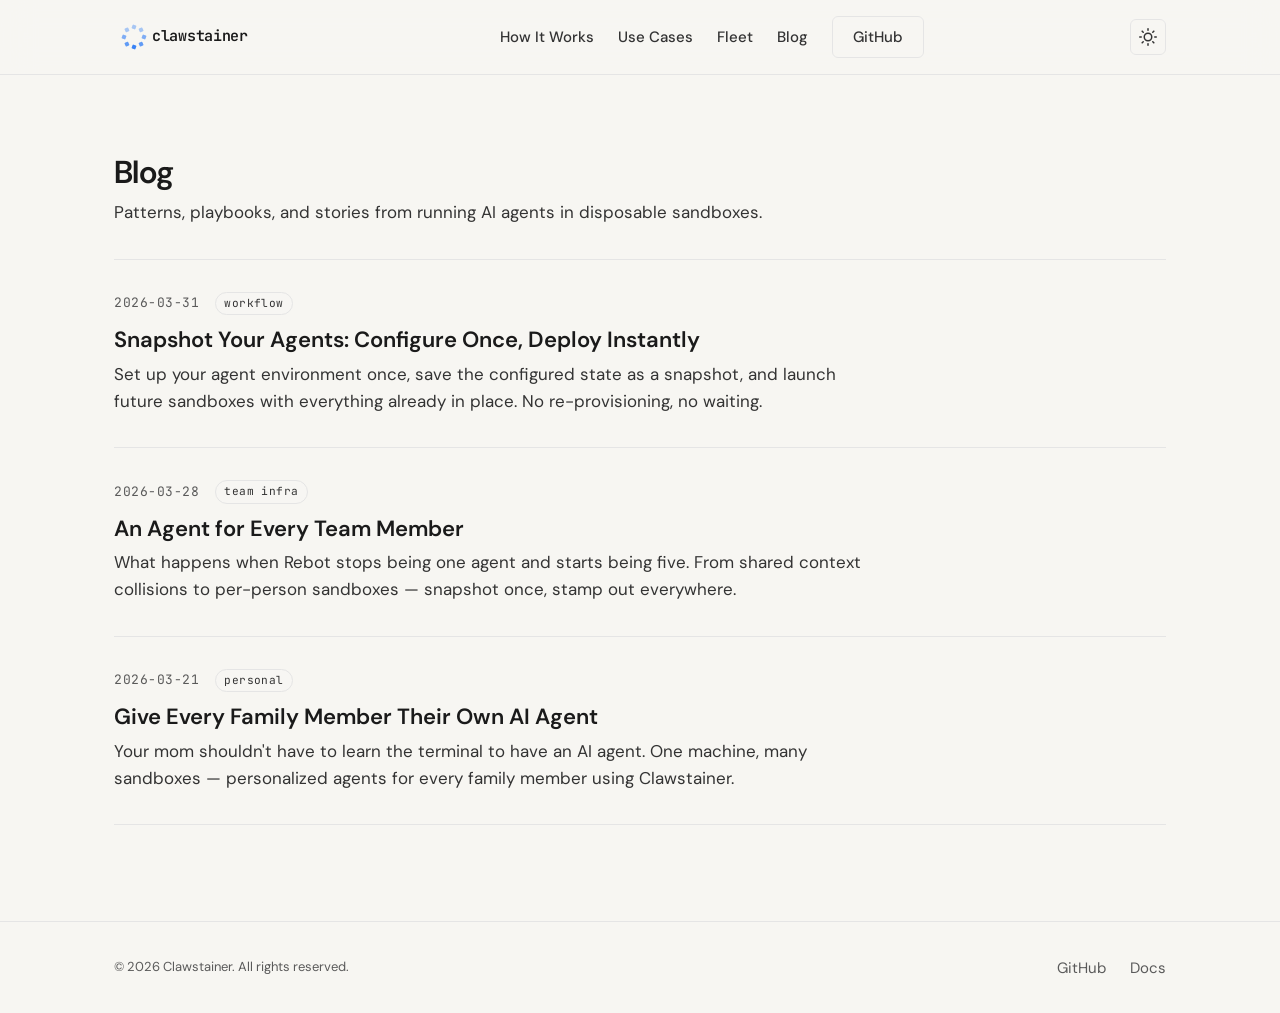
==== commit ff66cb34: "Add snapshot blog entry to blog index" ====
--- a/blog/index.html
+++ b/blog/index.html
@@ -66,6 +66,15 @@
       </div>
 
       <div class="blog-list">
+        <a href="./snapshot-your-agents.html" class="blog-entry">
+          <div class="blog-entry-meta">
+            <span class="blog-entry-date">2026-03-31</span>
+            <span class="blog-entry-tag">workflow</span>
+          </div>
+          <h2>Snapshot Your Agents: Configure Once, Deploy Instantly</h2>
+          <p>Set up your agent environment once, save the configured state as a snapshot, and launch future sandboxes with everything already in place. No re-provisioning, no waiting.</p>
+        </a>
+
         <a href="./agent-for-every-team-member.html" class="blog-entry">
           <div class="blog-entry-meta">
             <span class="blog-entry-date">2026-03-28</span>
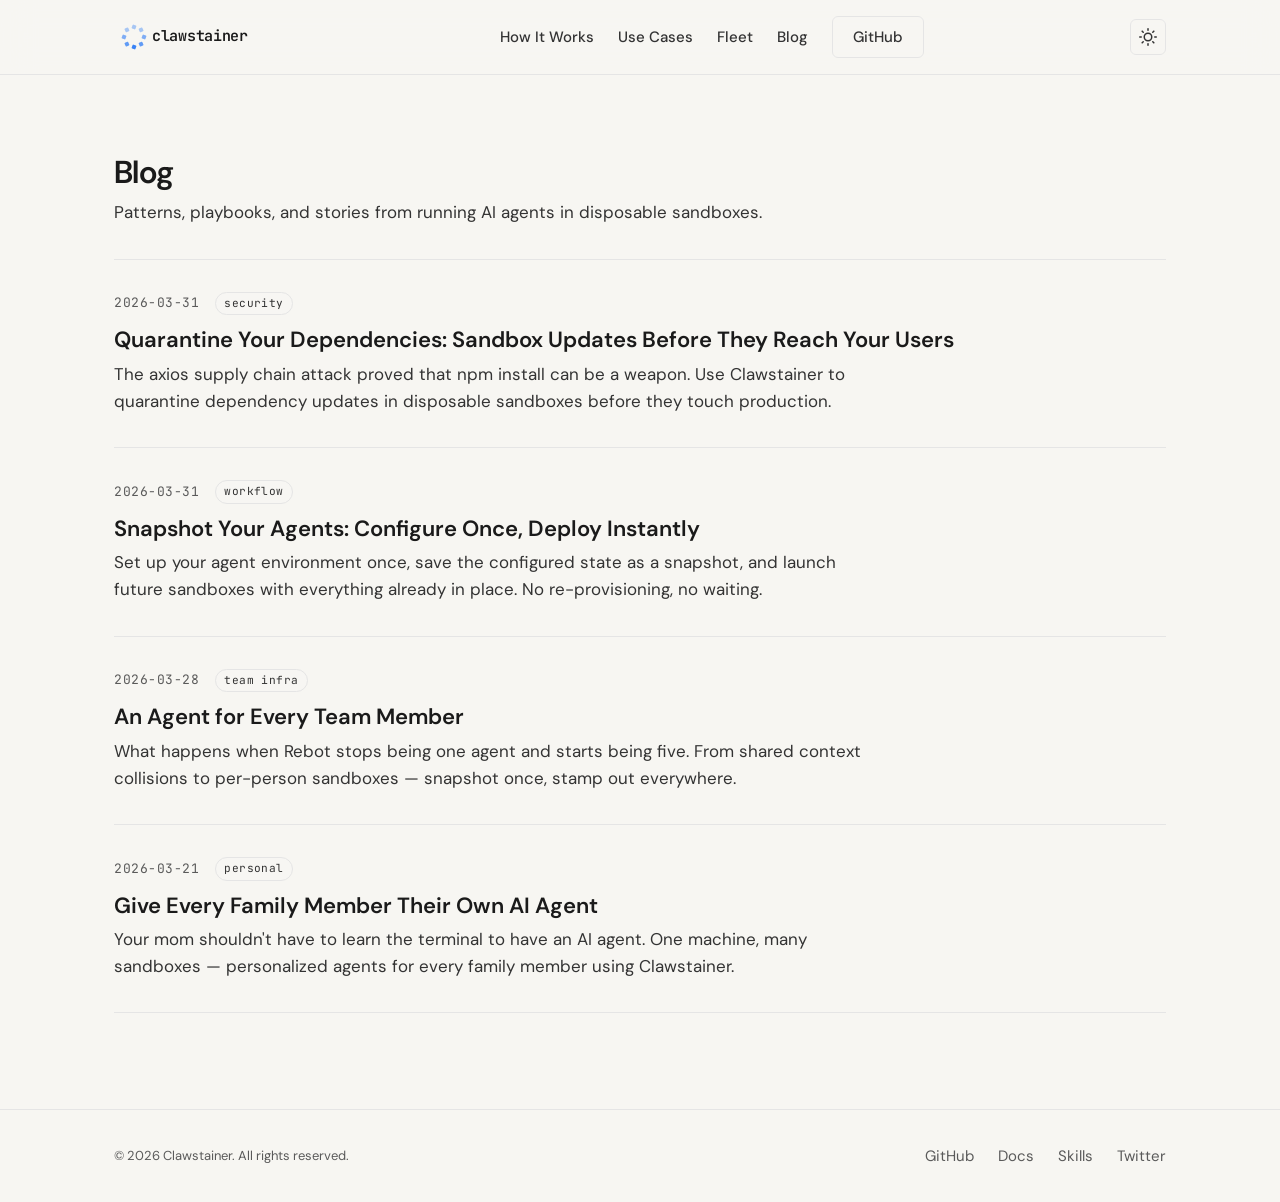
==== commit 7eb432af: "Add skills reference page, fix mobile layout, add Skills/Twitter to footers" ====
--- a/blog/index.html
+++ b/blog/index.html
@@ -66,6 +66,15 @@
       </div>
 
       <div class="blog-list">
+        <a href="./quarantine-your-dependencies.html" class="blog-entry">
+          <div class="blog-entry-meta">
+            <span class="blog-entry-date">2026-03-31</span>
+            <span class="blog-entry-tag">security</span>
+          </div>
+          <h2>Quarantine Your Dependencies: Sandbox Updates Before They Reach Your Users</h2>
+          <p>The axios supply chain attack proved that npm install can be a weapon. Use Clawstainer to quarantine dependency updates in disposable sandboxes before they touch production.</p>
+        </a>
+
         <a href="./snapshot-your-agents.html" class="blog-entry">
           <div class="blog-entry-meta">
             <span class="blog-entry-date">2026-03-31</span>
@@ -103,6 +112,8 @@
       <ul class="footer-links" role="list">
         <li><a href="https://github.com/friscobrisco/clawstainer" target="_blank" rel="noopener noreferrer">GitHub</a></li>
         <li><a href="https://github.com/friscobrisco/clawstainer/blob/main/docs.md" target="_blank" rel="noopener noreferrer">Docs</a></li>
+        <li><a href="../skills.html">Skills</a></li>
+        <li><a href="https://x.com/clawstainer" target="_blank" rel="noopener noreferrer">Twitter</a></li>
       </ul>
     </div>
   </footer>
--- a/style.css
+++ b/style.css
@@ -1283,7 +1283,25 @@
     font-size: var(--text-base);
   }
 
+  .hero-actions {
+    flex-direction: column;
+    align-items: flex-start;
+  }
+
+  .install-cmd {
+    font-size: var(--text-sm);
+    word-break: break-all;
+  }
+
   .how-step {
+    padding: var(--space-3) var(--space-4);
+  }
+
+  .terminal {
+    font-size: var(--text-xs);
+  }
+
+  .terminal-body {
     padding: var(--space-3) var(--space-4);
   }
 
@@ -1306,7 +1324,43 @@
     padding: var(--space-3);
   }
 
+  .post-body .table-wrap {
+    font-size: var(--text-xs);
+  }
+
   .blog-entry h2 {
     font-size: var(--text-base);
   }
-}
+
+  .footer-links {
+    gap: var(--space-4);
+    flex-wrap: wrap;
+  }
+
+  .site-footer .container {
+    flex-direction: column;
+    align-items: flex-start;
+    gap: var(--space-3);
+  }
+
+  .use-case {
+    gap: var(--space-5);
+  }
+
+  .fleet-layout {
+    gap: var(--space-6);
+  }
+
+  .section-heading {
+    font-size: var(--text-lg);
+  }
+
+  .cta-section h2 {
+    font-size: var(--text-lg);
+  }
+
+  .cta-actions {
+    flex-direction: column;
+    align-items: center;
+  }
+}
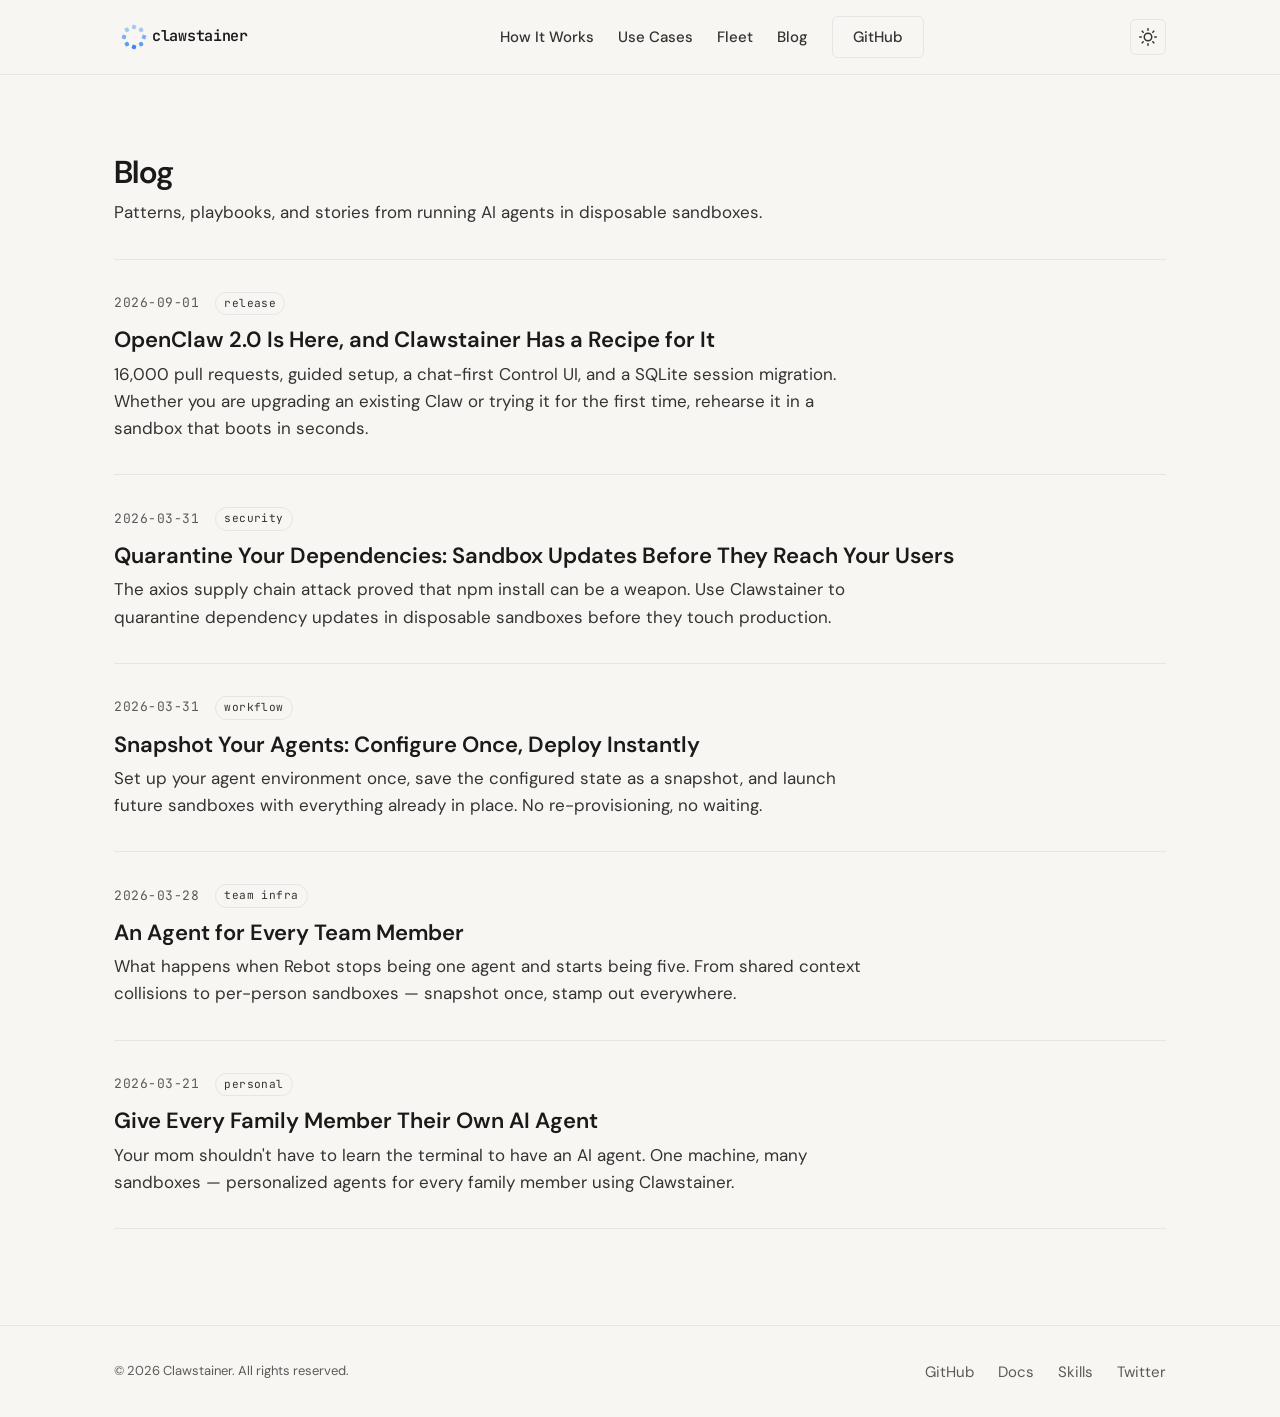
==== commit a60b6beb: "Merge pull request #1 from friscobrisco/blog/openclaw-2-recipe Add OpenClaw 2.0 blog post" ====
--- a/blog/index.html
+++ b/blog/index.html
@@ -51,6 +51,9 @@
           <li><a href="https://github.com/friscobrisco/clawstainer" target="_blank" rel="noopener noreferrer" class="btn-ghost">GitHub</a></li>
         </ul>
       </nav>
+      <button class="menu-toggle" aria-label="Toggle menu" onclick="this.previousElementSibling.classList.toggle('open')">
+        <svg width="24" height="24" viewBox="0 0 24 24" fill="none" stroke="currentColor" stroke-width="2" stroke-linecap="round" stroke-linejoin="round"><line x1="3" y1="6" x2="21" y2="6"/><line x1="3" y1="12" x2="21" y2="12"/><line x1="3" y1="18" x2="21" y2="18"/></svg>
+      </button>
       <button class="theme-toggle" aria-label="Toggle theme" onclick="toggleTheme()">
         <svg class="icon-sun" width="18" height="18" viewBox="0 0 24 24" fill="none" stroke="currentColor" stroke-width="2" stroke-linecap="round" stroke-linejoin="round"><circle cx="12" cy="12" r="5"/><line x1="12" y1="1" x2="12" y2="3"/><line x1="12" y1="21" x2="12" y2="23"/><line x1="4.22" y1="4.22" x2="5.64" y2="5.64"/><line x1="18.36" y1="18.36" x2="19.78" y2="19.78"/><line x1="1" y1="12" x2="3" y2="12"/><line x1="21" y1="12" x2="23" y2="12"/><line x1="4.22" y1="19.78" x2="5.64" y2="18.36"/><line x1="18.36" y1="5.64" x2="19.78" y2="4.22"/></svg>
         <svg class="icon-moon" width="18" height="18" viewBox="0 0 24 24" fill="none" stroke="currentColor" stroke-width="2" stroke-linecap="round" stroke-linejoin="round"><path d="M21 12.79A9 9 0 1 1 11.21 3 7 7 0 0 0 21 12.79z"/></svg>
@@ -66,6 +69,15 @@
       </div>
 
       <div class="blog-list">
+        <a href="./openclaw-2-in-a-sandbox.html" class="blog-entry">
+          <div class="blog-entry-meta">
+            <span class="blog-entry-date">2026-09-01</span>
+            <span class="blog-entry-tag">release</span>
+          </div>
+          <h2>OpenClaw 2.0 Is Here, and Clawstainer Has a Recipe for It</h2>
+          <p>16,000 pull requests, guided setup, a chat-first Control UI, and a SQLite session migration. Whether you are upgrading an existing Claw or trying it for the first time, rehearse it in a sandbox that boots in seconds.</p>
+        </a>
+
         <a href="./quarantine-your-dependencies.html" class="blog-entry">
           <div class="blog-entry-meta">
             <span class="blog-entry-date">2026-03-31</span>
--- a/base.css
+++ b/base.css
@@ -20,6 +20,7 @@
   font-size: var(--text-base);
   color: var(--color-text);
   background-color: var(--color-bg);
+  overflow-x: hidden;
 }
 
 img, picture, video, canvas, svg { display: block; max-width: 100%; height: auto; }
--- a/style.css
+++ b/style.css
@@ -44,6 +44,7 @@
   --color-text-muted:      #63636e;
 
   --color-primary:         #56afbe;
+  --color-primary-light:   #7ec8d4;
   --color-primary-muted:   rgba(86, 175, 190, 0.15);
 
   /* terminal (stays dark in both themes) */
@@ -150,6 +151,21 @@
   color: var(--color-text);
 }
 
+/* Hamburger / mobile menu toggle */
+.menu-toggle {
+  display: none;
+  background: none;
+  border: none;
+  color: var(--color-text);
+  cursor: pointer;
+  padding: var(--space-2);
+  -webkit-tap-highlight-color: transparent;
+}
+
+.menu-toggle svg {
+  display: block;
+}
+
 /* ============================================================
    BUTTONS
    ============================================================ */
@@ -370,6 +386,11 @@
 .how-terminal-wrap {
   position: sticky;
   top: calc(60px + var(--space-6));
+  min-width: 0;
+}
+
+.how-steps {
+  min-width: 0;
 }
 
 /* Animated terminal lines */
@@ -486,6 +507,12 @@
   grid-template-columns: 1fr;
   gap: var(--space-8);
   align-items: start;
+  min-width: 0;
+}
+
+.use-case-text,
+.use-case-terminal {
+  min-width: 0;
 }
 
 @media (min-width: 768px) {
@@ -529,11 +556,288 @@
   color: var(--color-text-secondary);
   line-height: 1.6;
   margin-bottom: var(--space-3);
+  overflow-wrap: break-word;
 }
 
 .use-case-detail {
   font-size: var(--text-sm) !important;
   color: var(--color-text-muted) !important;
+}
+
+/* ============================================================
+   AGENT-POWERED SPLIT SECTION
+   ============================================================ */
+.agent-split {
+  border-top: 1px solid var(--color-border);
+}
+
+.agent-split-top {
+  background: var(--color-bg);
+  padding: var(--space-16) 0 var(--space-12);
+}
+
+.agent-split-heading {
+  margin-bottom: var(--space-10);
+}
+
+.agent-split-points {
+  display: grid;
+  grid-template-columns: 1fr;
+  gap: var(--space-6);
+}
+
+@media (min-width: 640px) {
+  .agent-split-points {
+    grid-template-columns: repeat(3, 1fr);
+    gap: var(--space-8);
+  }
+}
+
+.agent-point {
+  display: flex;
+  flex-direction: column;
+  gap: var(--space-3);
+}
+
+.agent-point-num {
+  font-family: var(--font-mono);
+  font-size: var(--text-xs);
+  font-weight: 600;
+  color: var(--color-primary);
+  letter-spacing: 0.08em;
+}
+
+.agent-point p {
+  font-size: var(--text-sm);
+  color: var(--color-text-secondary);
+  line-height: 1.65;
+  margin: 0;
+}
+
+.agent-point p strong {
+  color: var(--color-text);
+  font-weight: 600;
+}
+
+/* Dark bottom half */
+.agent-split-bottom {
+  background: var(--terminal-bg);
+  padding: var(--space-10) 0 var(--space-12);
+}
+
+.agent-terminal-full {
+  max-width: 860px;
+  margin: 0 auto;
+  padding: 0 var(--space-6);
+}
+
+/* Branded panel header */
+.agent-panel-header {
+  display: flex;
+  align-items: center;
+  justify-content: space-between;
+  padding: var(--space-4) var(--space-5);
+  background: var(--terminal-surface);
+  border: 1px solid var(--terminal-border);
+  border-bottom: none;
+  border-radius: var(--radius-md) var(--radius-md) 0 0;
+}
+
+.agent-panel-brand {
+  display: flex;
+  align-items: center;
+  gap: var(--space-3);
+}
+
+.agent-panel-brand svg {
+  color: var(--color-primary);
+}
+
+.agent-panel-name {
+  font-family: var(--font-display);
+  font-size: var(--text-sm);
+  font-weight: 600;
+  color: rgba(255, 255, 255, 0.85);
+  letter-spacing: -0.01em;
+}
+
+.agent-panel-status {
+  display: flex;
+  align-items: center;
+  gap: var(--space-2);
+}
+
+.agent-panel-live-dot {
+  width: 7px;
+  height: 7px;
+  border-radius: 50%;
+  background: #34D399;
+  animation: pulse-live 2s ease-in-out infinite;
+}
+
+@keyframes pulse-live {
+  0%, 100% { opacity: 1; }
+  50% { opacity: 0.35; }
+}
+
+.agent-panel-live-label {
+  font-family: var(--font-mono);
+  font-size: 0.7rem;
+  font-weight: 500;
+  text-transform: uppercase;
+  letter-spacing: 0.08em;
+  color: #34D399;
+}
+
+/* Agent chat conversation UI */
+.agent-chat {
+  padding: var(--space-6) var(--space-5);
+  background: var(--terminal-surface);
+  border: 1px solid var(--terminal-border);
+  border-top: none;
+  border-radius: 0 0 var(--radius-md) var(--radius-md);
+  display: flex;
+  flex-direction: column;
+  gap: var(--space-5);
+  min-height: 320px;
+}
+
+.achat-hidden {
+  opacity: 0;
+  transform: translateY(6px);
+  transition: opacity 0.35s ease, transform 0.35s ease;
+}
+
+.achat-visible {
+  opacity: 1;
+  transform: translateY(0);
+}
+
+.achat-msg {
+  display: flex;
+  gap: var(--space-3);
+  align-items: flex-start;
+  line-height: 1.6;
+}
+
+.achat-role {
+  flex-shrink: 0;
+  font-family: var(--font-mono);
+  font-size: var(--text-sm);
+  font-weight: 600;
+  width: 20px;
+  text-align: center;
+  line-height: 1.6;
+}
+
+.achat-user .achat-role {
+  color: var(--color-primary-light);
+}
+
+.achat-agent .achat-role {
+  color: var(--color-syntax-string);
+}
+
+.achat-user .achat-text {
+  color: #FFFFFF;
+  font-family: var(--font-body);
+  font-size: var(--text-sm);
+  font-weight: 500;
+}
+
+.achat-agent .achat-text {
+  color: rgba(255, 255, 255, 0.75);
+  font-family: var(--font-body);
+  font-size: var(--text-sm);
+}
+
+.achat-action {
+  display: flex;
+  align-items: center;
+  gap: var(--space-3);
+  padding: var(--space-3) var(--space-4);
+  margin-left: 32px;
+  background: rgba(255, 255, 255, 0.04);
+  border: 1px solid var(--terminal-border);
+  border-radius: var(--radius-sm);
+  font-family: var(--font-mono);
+  font-size: 0.8rem;
+  overflow-x: auto;
+}
+
+.achat-action-label {
+  flex-shrink: 0;
+  font-size: 0.65rem;
+  font-weight: 600;
+  text-transform: uppercase;
+  letter-spacing: 0.08em;
+  color: var(--color-primary-light);
+  background: rgba(86, 175, 190, 0.12);
+  padding: 2px 8px;
+  border-radius: 3px;
+}
+
+.achat-action-cmd {
+  color: var(--terminal-muted);
+  white-space: nowrap;
+}
+
+.achat-result {
+  margin-left: 32px;
+  font-family: var(--font-mono);
+  font-size: 0.8rem;
+  color: var(--color-syntax-string);
+  padding-left: var(--space-4);
+}
+
+.achat-check {
+  margin-right: var(--space-1);
+}
+
+/* Typing indicator */
+.achat-typing {
+  display: inline-flex;
+  align-items: center;
+  gap: 4px;
+  padding: 4px 0;
+}
+
+.achat-typing span {
+  width: 6px;
+  height: 6px;
+  border-radius: 50%;
+  background: var(--terminal-muted);
+  animation: typing-bounce 1.2s ease-in-out infinite;
+}
+
+.achat-typing span:nth-child(2) {
+  animation-delay: 0.15s;
+}
+
+.achat-typing span:nth-child(3) {
+  animation-delay: 0.3s;
+}
+
+@keyframes typing-bounce {
+  0%, 60%, 100% { opacity: 0.3; transform: translateY(0); }
+  30% { opacity: 1; transform: translateY(-3px); }
+}
+
+@media (max-width: 639px) {
+  .achat-action {
+    margin-left: 0;
+    font-size: 0.72rem;
+  }
+
+  .achat-result {
+    margin-left: 0;
+  }
+
+  .agent-chat {
+    padding: var(--space-5) var(--space-4);
+    gap: var(--space-4);
+    min-height: 280px;
+  }
 }
 
 /* ============================================================
@@ -558,40 +862,254 @@
   }
 }
 
+.fleet-text {
+  min-width: 0;
+}
+
 .fleet-terminals {
   display: flex;
   flex-direction: column;
   gap: var(--space-4);
+  min-width: 0;
 }
 
 /* ============================================================
-   CTA
+   FEATURE PILLARS — 3-column cards
    ============================================================ */
-.cta-section {
+.pillars-section {
+  border-top: 1px solid var(--color-border);
+  background: var(--color-surface);
+}
+
+.pillars-grid {
+  display: grid;
+  grid-template-columns: 1fr;
+  gap: var(--space-6);
+}
+
+@media (min-width: 768px) {
+  .pillars-grid {
+    grid-template-columns: repeat(3, 1fr);
+    gap: var(--space-6);
+  }
+}
+
+.pillar-card {
+  border: 1px solid var(--color-border);
+  border-radius: var(--radius-lg);
+  padding: var(--space-8) var(--space-6);
+  background: var(--color-bg);
+  display: flex;
+  flex-direction: column;
+}
+
+.pillar-card h3 {
+  font-family: var(--font-display);
+  font-size: var(--text-lg);
+  font-weight: 600;
+  color: var(--color-text);
+  line-height: 1.25;
+  margin-bottom: var(--space-3);
+}
+
+.pillar-card p {
+  font-size: var(--text-sm);
+  color: var(--color-text-secondary);
+  line-height: 1.6;
+  margin-bottom: var(--space-6);
+}
+
+.pillar-card p code {
+  font-family: var(--font-mono);
+  font-size: 0.9em;
+  color: var(--color-text);
+  background: var(--color-primary-muted);
+  padding: 2px var(--space-2);
+  border-radius: var(--radius-sm);
+}
+
+.pillar-visual {
+  margin-top: auto;
+}
+
+.pillar-svg {
+  width: 100%;
+  height: auto;
+  display: block;
+}
+
+/* ============================================================
+   CONTACT STRIP
+   ============================================================ */
+.contact-strip {
+  background: var(--terminal-bg);
+  padding: 0;
+}
+
+.contact-hero {
   text-align: center;
-  padding: clamp(var(--space-16), 10vw, var(--space-32)) 0;
-}
-
-.cta-section h2 {
+  padding: var(--space-16) var(--space-6) var(--space-10);
+  border-bottom: 1px solid var(--terminal-border);
+}
+
+.contact-headline {
+  font-family: var(--font-display);
+  font-size: clamp(2rem, 1.4rem + 2.5vw, 3.25rem);
+  font-weight: 700;
+  color: #FFFFFF;
+  line-height: 1.1;
+  letter-spacing: -0.025em;
+  display: block;
+}
+
+.contact-sub {
+  font-family: var(--font-body);
+  font-size: var(--text-base);
+  color: var(--terminal-muted);
+  margin-top: var(--space-4);
+  text-align: center;
+  max-width: none;
+  margin-inline: auto;
+}
+
+.contact-actions {
+  display: grid;
+  grid-template-columns: 1fr;
+}
+
+@media (min-width: 640px) {
+  .contact-actions {
+    grid-template-columns: 1fr 1fr;
+  }
+}
+
+.contact-action-card {
+  display: flex;
+  flex-direction: column;
+  gap: var(--space-2);
+  padding: var(--space-8) var(--space-6);
+  text-decoration: none;
+  border-bottom: 1px solid var(--terminal-border);
+  transition: background var(--transition-fast);
+  position: relative;
+}
+
+@media (min-width: 640px) {
+  .contact-action-card {
+    border-bottom: none;
+  }
+
+  .contact-action-card:first-child {
+    border-right: 1px solid var(--terminal-border);
+  }
+}
+
+.contact-action-card:hover {
+  background: rgba(255, 255, 255, 0.04);
+}
+
+.contact-action-label {
   font-family: var(--font-display);
   font-size: var(--text-xl);
   font-weight: 600;
-  color: var(--color-text);
-  margin-bottom: var(--space-3);
-  letter-spacing: -0.02em;
-}
-
-.cta-section p {
-  color: var(--color-text-secondary);
-  max-width: 40ch;
-  margin: 0 auto var(--space-8);
-}
-
-.cta-actions {
-  display: flex;
-  gap: var(--space-3);
-  justify-content: center;
-  flex-wrap: wrap;
+  color: #FFFFFF;
+}
+
+.contact-action-desc {
+  font-family: var(--font-body);
+  font-size: var(--text-sm);
+  color: var(--terminal-muted);
+  line-height: 1.5;
+}
+
+.contact-arrow {
+  position: absolute;
+  top: var(--space-8);
+  right: var(--space-6);
+  color: var(--terminal-muted);
+  opacity: 0.5;
+  transition: opacity var(--transition-fast), transform var(--transition-fast);
+}
+
+.contact-action-card:hover .contact-arrow {
+  opacity: 1;
+  color: var(--color-primary);
+  transform: translateX(4px);
+}
+
+/* --- Contact form --- */
+.contact-form-wrap {
+  border-top: 1px solid var(--terminal-border);
+  padding: var(--space-10) 0;
+}
+
+.contact-form-wrap[hidden] {
+  display: none;
+}
+
+.contact-form {
+  max-width: 640px;
+}
+
+.form-row {
+  display: grid;
+  grid-template-columns: 1fr 1fr;
+  gap: var(--space-4);
+  margin-bottom: var(--space-4);
+}
+
+@media (max-width: 520px) {
+  .form-row {
+    grid-template-columns: 1fr;
+  }
+}
+
+.form-group {
+  display: flex;
+  flex-direction: column;
+  gap: var(--space-2);
+  margin-bottom: var(--space-4);
+}
+
+.form-group label {
+  font-family: var(--font-body);
+  font-size: var(--text-xs);
+  font-weight: 600;
+  color: rgba(255, 255, 255, 0.6);
+  letter-spacing: 0.04em;
+  text-transform: uppercase;
+}
+
+.form-group input,
+.form-group textarea {
+  font-family: var(--font-body);
+  font-size: var(--text-sm);
+  color: #FFFFFF;
+  background: var(--terminal-surface);
+  border: 1px solid var(--terminal-border);
+  border-radius: var(--radius-sm);
+  padding: var(--space-3) var(--space-4);
+  transition: border-color var(--transition-fast);
+}
+
+.form-group input::placeholder,
+.form-group textarea::placeholder {
+  color: var(--terminal-muted);
+}
+
+.form-group input:focus,
+.form-group textarea:focus {
+  outline: none;
+  border-color: var(--color-primary);
+}
+
+.form-group textarea {
+  resize: vertical;
+  min-height: 100px;
+}
+
+.contact-form .btn-primary {
+  margin-top: var(--space-2);
 }
 
 /* ============================================================
@@ -985,6 +1503,7 @@
   --color-text-muted:      #5A5A5A;
 
   --color-primary:         #2E7CF6;
+  --color-primary-light:   #4A9EF5;
   --color-primary-muted:   rgba(46, 124, 246, 0.10);
 
   --terminal-bg:           #1A1A1A;
@@ -1009,6 +1528,7 @@
     --color-text-muted:      #5A5A5A;
 
     --color-primary:         #2E7CF6;
+    --color-primary-light:   #4A9EF5;
     --color-primary-muted:   rgba(46, 124, 246, 0.10);
 
     --terminal-bg:           #1A1A1A;
@@ -1024,135 +1544,109 @@
 }
 
 /* --- Light theme component overrides --- */
-[data-theme="light"] .site-header,
-:root:not([data-theme="dark"]) .site-header {
+[data-theme="light"] .site-header {
   background: rgba(247, 246, 242, 0.85);
 }
 
-[data-theme="light"] .btn-primary,
-:root:not([data-theme="dark"]) .btn-primary {
+[data-theme="light"] .btn-primary {
   color: #FFFFFF;
   background: var(--color-primary);
   font-family: var(--font-body);
 }
 
-[data-theme="light"] .btn-ghost,
-:root:not([data-theme="dark"]) .btn-ghost {
+[data-theme="light"] .btn-ghost {
   font-family: var(--font-body);
 }
 
-[data-theme="light"] .btn-ghost:hover,
-:root:not([data-theme="dark"]) .btn-ghost:hover {
+[data-theme="light"] .btn-ghost:hover {
   border-color: var(--color-text-muted);
 }
 
-[data-theme="light"] .how-step,
-:root:not([data-theme="dark"]) .how-step {
+[data-theme="light"] .how-step {
   opacity: 0.7;
 }
 
-[data-theme="light"] .how-step--active,
-:root:not([data-theme="dark"]) .how-step--active {
+[data-theme="light"] .how-step--active {
   background: var(--color-primary-muted);
 }
 
-[data-theme="light"] .how-step h3,
-:root:not([data-theme="dark"]) .how-step h3 {
+[data-theme="light"] .how-step h3 {
   font-weight: 600;
 }
 
-[data-theme="light"] .use-case-tag,
-:root:not([data-theme="dark"]) .use-case-tag {
+[data-theme="light"] .use-case-tag {
   background: var(--color-primary-muted);
 }
 
-[data-theme="light"] .use-case-text h3,
-:root:not([data-theme="dark"]) .use-case-text h3 {
+[data-theme="light"] .use-case-text h3 {
   font-weight: 600;
 }
 
-[data-theme="light"] .hero h1,
-:root:not([data-theme="dark"]) .hero h1 {
+[data-theme="light"] .hero h1 {
   font-weight: 700;
 }
 
-[data-theme="light"] .hero-kicker,
-:root:not([data-theme="dark"]) .hero-kicker {
+[data-theme="light"] .hero-kicker {
   font-size: var(--text-sm);
 }
 
-[data-theme="light"] .section-heading,
-:root:not([data-theme="dark"]) .section-heading {
+[data-theme="light"] .section-heading {
   font-weight: 700;
 }
 
-[data-theme="light"] .nav-links a,
-:root:not([data-theme="dark"]) .nav-links a {
+[data-theme="light"] .nav-links a {
   font-weight: 500;
 }
 
-[data-theme="light"] .uc-number,
-:root:not([data-theme="dark"]) .uc-number {
+[data-theme="light"] .uc-number {
   font-family: var(--font-display);
   font-weight: 700;
   opacity: 0.15;
 }
 
-[data-theme="light"] .footer-text,
-:root:not([data-theme="dark"]) .footer-text {
+[data-theme="light"] .footer-text {
   font-family: var(--font-body);
 }
 
-[data-theme="light"] .blog-entry:hover,
-:root:not([data-theme="dark"]) .blog-entry:hover {
+[data-theme="light"] .blog-entry:hover {
   background: rgba(46, 124, 246, 0.03);
 }
 
-[data-theme="light"] .blog-entry:hover h2,
-:root:not([data-theme="dark"]) .blog-entry:hover h2 {
+[data-theme="light"] .blog-entry:hover h2 {
   color: var(--color-primary);
 }
 
-[data-theme="light"] .blog-entry h2,
-:root:not([data-theme="dark"]) .blog-entry h2 {
+[data-theme="light"] .blog-entry h2 {
   font-weight: 600;
 }
 
-[data-theme="light"] .post-body h2,
-:root:not([data-theme="dark"]) .post-body h2 {
+[data-theme="light"] .post-body h2 {
   font-weight: 600;
 }
 
 [data-theme="light"] .post-body p code,
-[data-theme="light"] .post-body li code,
-:root:not([data-theme="dark"]) .post-body p code,
-:root:not([data-theme="dark"]) .post-body li code {
+[data-theme="light"] .post-body li code {
   background: rgba(46, 124, 246, 0.08);
 }
 
-[data-theme="light"] .post-body a,
-:root:not([data-theme="dark"]) .post-body a {
+[data-theme="light"] .post-body a {
   text-decoration-color: rgba(46, 124, 246, 0.3);
 }
 
-[data-theme="light"] .post-footer-links a,
-:root:not([data-theme="dark"]) .post-footer-links a {
+[data-theme="light"] .post-footer-links a {
   color: var(--color-primary);
 }
 
-[data-theme="light"] .post-footer-links a:hover,
-:root:not([data-theme="dark"]) .post-footer-links a:hover {
+[data-theme="light"] .post-footer-links a:hover {
   color: #1B4DB3;
 }
 
-[data-theme="light"] .cta-section h2,
-:root:not([data-theme="dark"]) .cta-section h2 {
+[data-theme="light"] .pillar-card h3 {
   font-weight: 700;
 }
 
 /* Logo icon: use blue shades in light mode */
-[data-theme="light"] .logo-dots,
-:root:not([data-theme="dark"]) .logo-dots {
+[data-theme="light"] .logo-dots {
   color: #2E7CF6;
 }
 
@@ -1257,7 +1751,7 @@
   :root:not([data-theme="dark"]) .post-footer-links a:hover {
     color: #1B4DB3;
   }
-  :root:not([data-theme="dark"]) .cta-section h2 {
+  :root:not([data-theme="dark"]) .pillar-card h3 {
     font-weight: 700;
   }
   :root:not([data-theme="dark"]) .logo-dots {
@@ -1271,8 +1765,46 @@
    MOBILE
    ============================================================ */
 @media (max-width: 767px) {
+  .menu-toggle {
+    display: block;
+  }
+
+  .site-header .container {
+    flex-wrap: wrap;
+  }
+
+  .site-header nav {
+    display: none;
+    order: 4;
+    width: 100%;
+    border-top: 1px solid var(--color-border);
+    margin-top: var(--space-4);
+  }
+
+  .site-header nav.open {
+    display: block;
+  }
+
   .nav-links {
-    display: none;
+    flex-direction: column;
+    align-items: stretch;
+    gap: 0;
+    padding: var(--space-2) 0;
+  }
+
+  .nav-links li + li {
+    border-top: 1px solid var(--color-border);
+  }
+
+  .nav-links a {
+    display: block;
+    padding: var(--space-3) var(--space-2);
+  }
+
+  /* Logo: scale down on narrow screens */
+  .logo-group svg {
+    max-width: 140px;
+    height: auto;
   }
 
   .hero h1 {
@@ -1288,17 +1820,27 @@
     align-items: flex-start;
   }
 
+  /* Install command: prevent overflow */
   .install-cmd {
     font-size: var(--text-sm);
     word-break: break-all;
+    max-width: 100%;
+    overflow-x: auto;
+    -webkit-overflow-scrolling: touch;
   }
 
   .how-step {
     padding: var(--space-3) var(--space-4);
   }
 
+  /* Disable sticky terminal on mobile — single-column layout doesn't need it */
+  .how-terminal-wrap {
+    position: static;
+  }
+
   .terminal {
     font-size: var(--text-xs);
+    max-width: 100%;
   }
 
   .terminal-body {
@@ -1355,12 +1897,75 @@
     font-size: var(--text-lg);
   }
 
-  .cta-section h2 {
+  .pillar-card {
+    padding: var(--space-6) var(--space-5);
+  }
+
+  .pillar-card h3 {
+    font-size: var(--text-base);
+  }
+
+  .contact-hero {
+    padding: var(--space-10) var(--space-4) var(--space-8);
+  }
+
+  .contact-action-card {
+    padding: var(--space-6) var(--space-4);
+  }
+
+  .contact-action-label {
     font-size: var(--text-lg);
   }
-
-  .cta-actions {
-    flex-direction: column;
-    align-items: center;
-  }
-}
+}
+
+/* Extra-small screens */
+@media (max-width: 374px) {
+  .container {
+    padding-inline: var(--space-4);
+  }
+
+  .logo-group svg {
+    max-width: 120px;
+  }
+
+  .hero h1 {
+    font-size: clamp(1.25rem, 1rem + 1vw, 1.5rem);
+  }
+
+  .hero-kicker {
+    font-size: var(--text-sm);
+  }
+
+  .install-cmd {
+    font-size: var(--text-xs);
+    padding: var(--space-2) var(--space-3);
+  }
+
+  .btn-primary,
+  .btn-ghost {
+    font-size: var(--text-xs);
+    padding: var(--space-2) var(--space-4);
+    width: 100%;
+    justify-content: center;
+  }
+
+  .uc-header {
+    gap: var(--space-2);
+  }
+
+  .uc-number {
+    font-size: var(--text-lg);
+  }
+
+  .use-case-text h3 {
+    font-size: var(--text-base);
+  }
+
+  .post-body {
+    padding-inline: var(--space-4);
+  }
+
+  .post-header {
+    padding-inline: var(--space-4);
+  }
+}
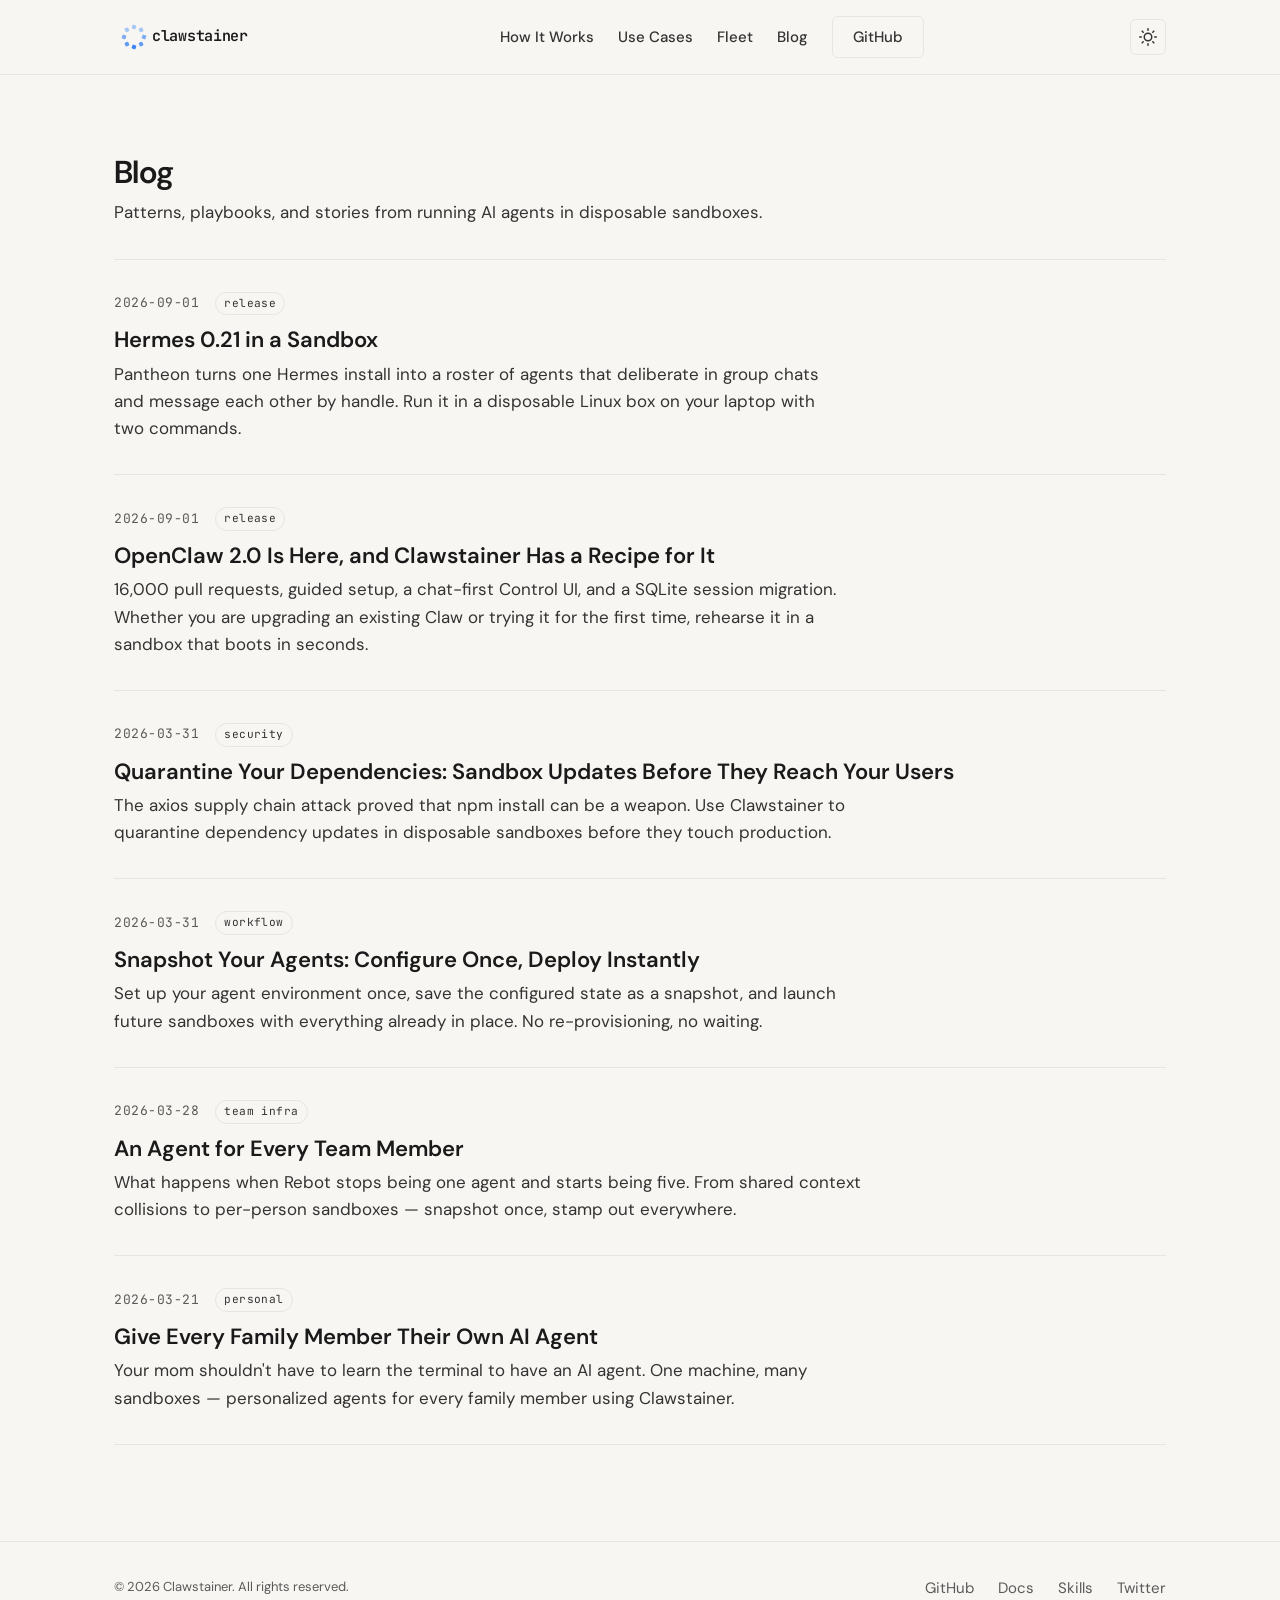
==== commit d2f238d8: "Merge pull request #2 from friscobrisco/blog/openclaw-2-recipe Add OpenClaw 2.0 and Hermes 0.21 blog" ====
--- a/blog/index.html
+++ b/blog/index.html
@@ -69,6 +69,15 @@
       </div>
 
       <div class="blog-list">
+        <a href="./hermes-0-21-in-a-sandbox.html" class="blog-entry">
+          <div class="blog-entry-meta">
+            <span class="blog-entry-date">2026-09-01</span>
+            <span class="blog-entry-tag">release</span>
+          </div>
+          <h2>Hermes 0.21 in a Sandbox</h2>
+          <p>Pantheon turns one Hermes install into a roster of agents that deliberate in group chats and message each other by handle. Run it in a disposable Linux box on your laptop with two commands.</p>
+        </a>
+
         <a href="./openclaw-2-in-a-sandbox.html" class="blog-entry">
           <div class="blog-entry-meta">
             <span class="blog-entry-date">2026-09-01</span>
